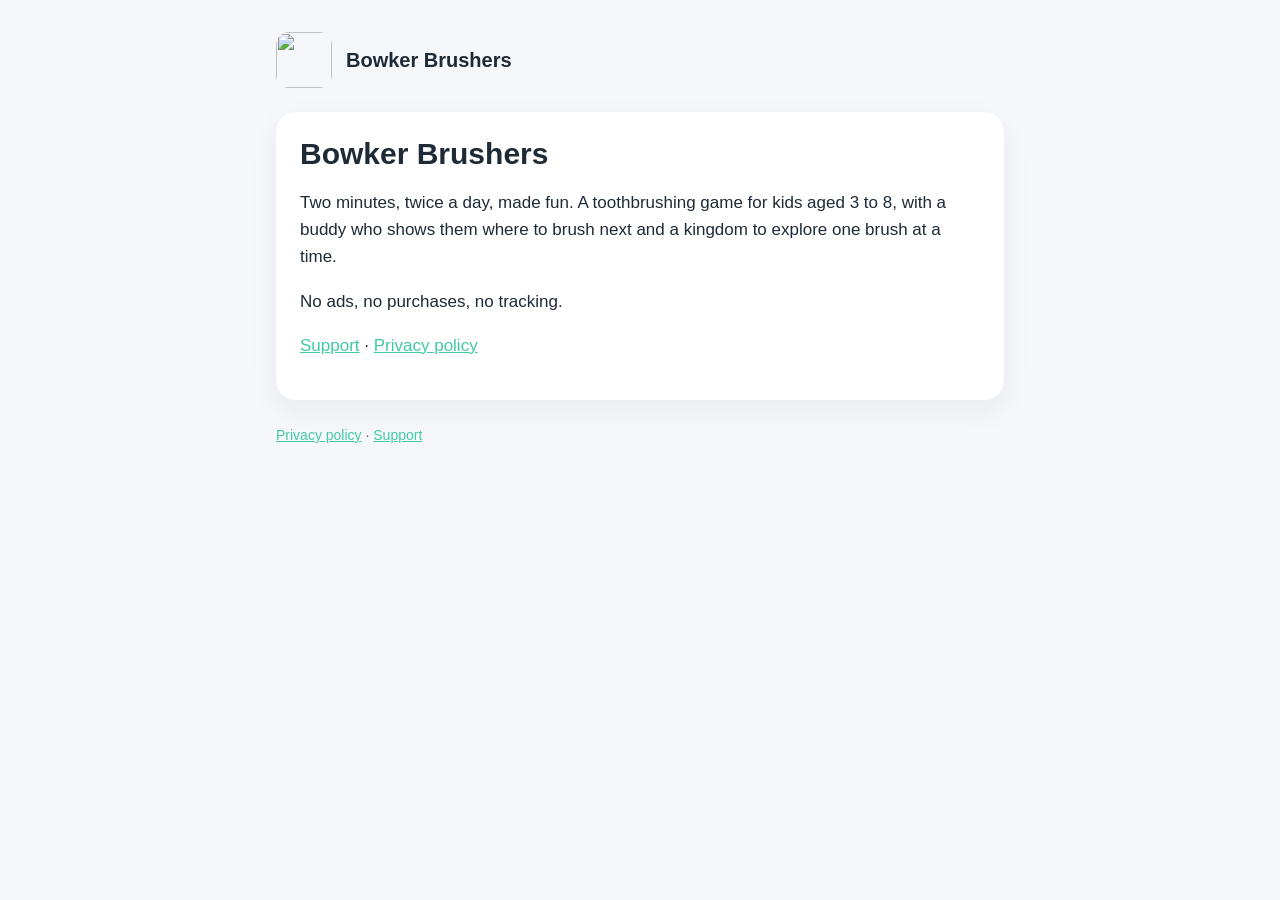
==== index.html @ a37d7e3c "Privacy policy and support pages for Bowker Brushers Co-Authored-By: Claude Opus 5.5 (1M context) <n" ====
<!doctype html>
<html lang="en">
<head>
<meta charset="utf-8">
<meta name="viewport" content="width=device-width, initial-scale=1">
<title>Bowker Brushers</title>
<link rel="icon" href="/bowker-brushers/icon.png">
<style>
:root { --mint:#40CAA4; --ink:#1F2A37; --muted:#5B6675; --paper:#F6F7FA; --card:#fff; --line:#E3E7EE; }
@media (prefers-color-scheme: dark) { :root { --ink:#E8ECF2; --muted:#A3ADBB; --paper:#12161C; --card:#1A2029; --line:#2A323E; } }
* { box-sizing:border-box; }
body { margin:0; background:var(--paper); color:var(--ink); font:17px/1.6 -apple-system, BlinkMacSystemFont, "Segoe UI", Roboto, sans-serif; }
main { max-width:760px; margin:0 auto; padding:32px 16px 64px; }
header { display:flex; align-items:center; gap:14px; margin-bottom:24px; }
header img { width:56px; height:56px; border-radius:13px; }
header a { color:inherit; text-decoration:none; font-weight:800; font-size:20px; }
.card { background:var(--card); border-radius:20px; padding:24px; box-shadow:0 10px 30px rgba(20,30,50,.06); }
h1 { font-size:30px; line-height:1.2; margin:0 0 8px; }
h2 { font-size:21px; margin:32px 0 8px; }
a { color:var(--mint); }
.table { overflow-x:auto; }
table { border-collapse:collapse; width:100%; font-size:15px; }
th, td { text-align:left; vertical-align:top; padding:10px 8px; border-bottom:1px solid var(--line); }
th { color:var(--muted); font-weight:600; }
footer { color:var(--muted); font-size:14px; margin-top:24px; }
</style>
</head>
<body><main>
<header><img src="/bowker-brushers/icon.png" alt=""><a href="/bowker-brushers/">Bowker Brushers</a></header>
<div class="card">
<h1>Bowker Brushers</h1>
<p>Two minutes, twice a day, made fun. A toothbrushing game for kids aged 3 to 8, with a buddy who shows them
where to brush next and a kingdom to explore one brush at a time.</p>
<p>No ads, no purchases, no tracking.</p>
<p><a href="/bowker-brushers/support/">Support</a> · <a href="/bowker-brushers/privacy/">Privacy policy</a></p>
</div>
<footer><a href="/bowker-brushers/privacy/">Privacy policy</a> · <a href="/bowker-brushers/support/">Support</a></footer>
</main></body></html>
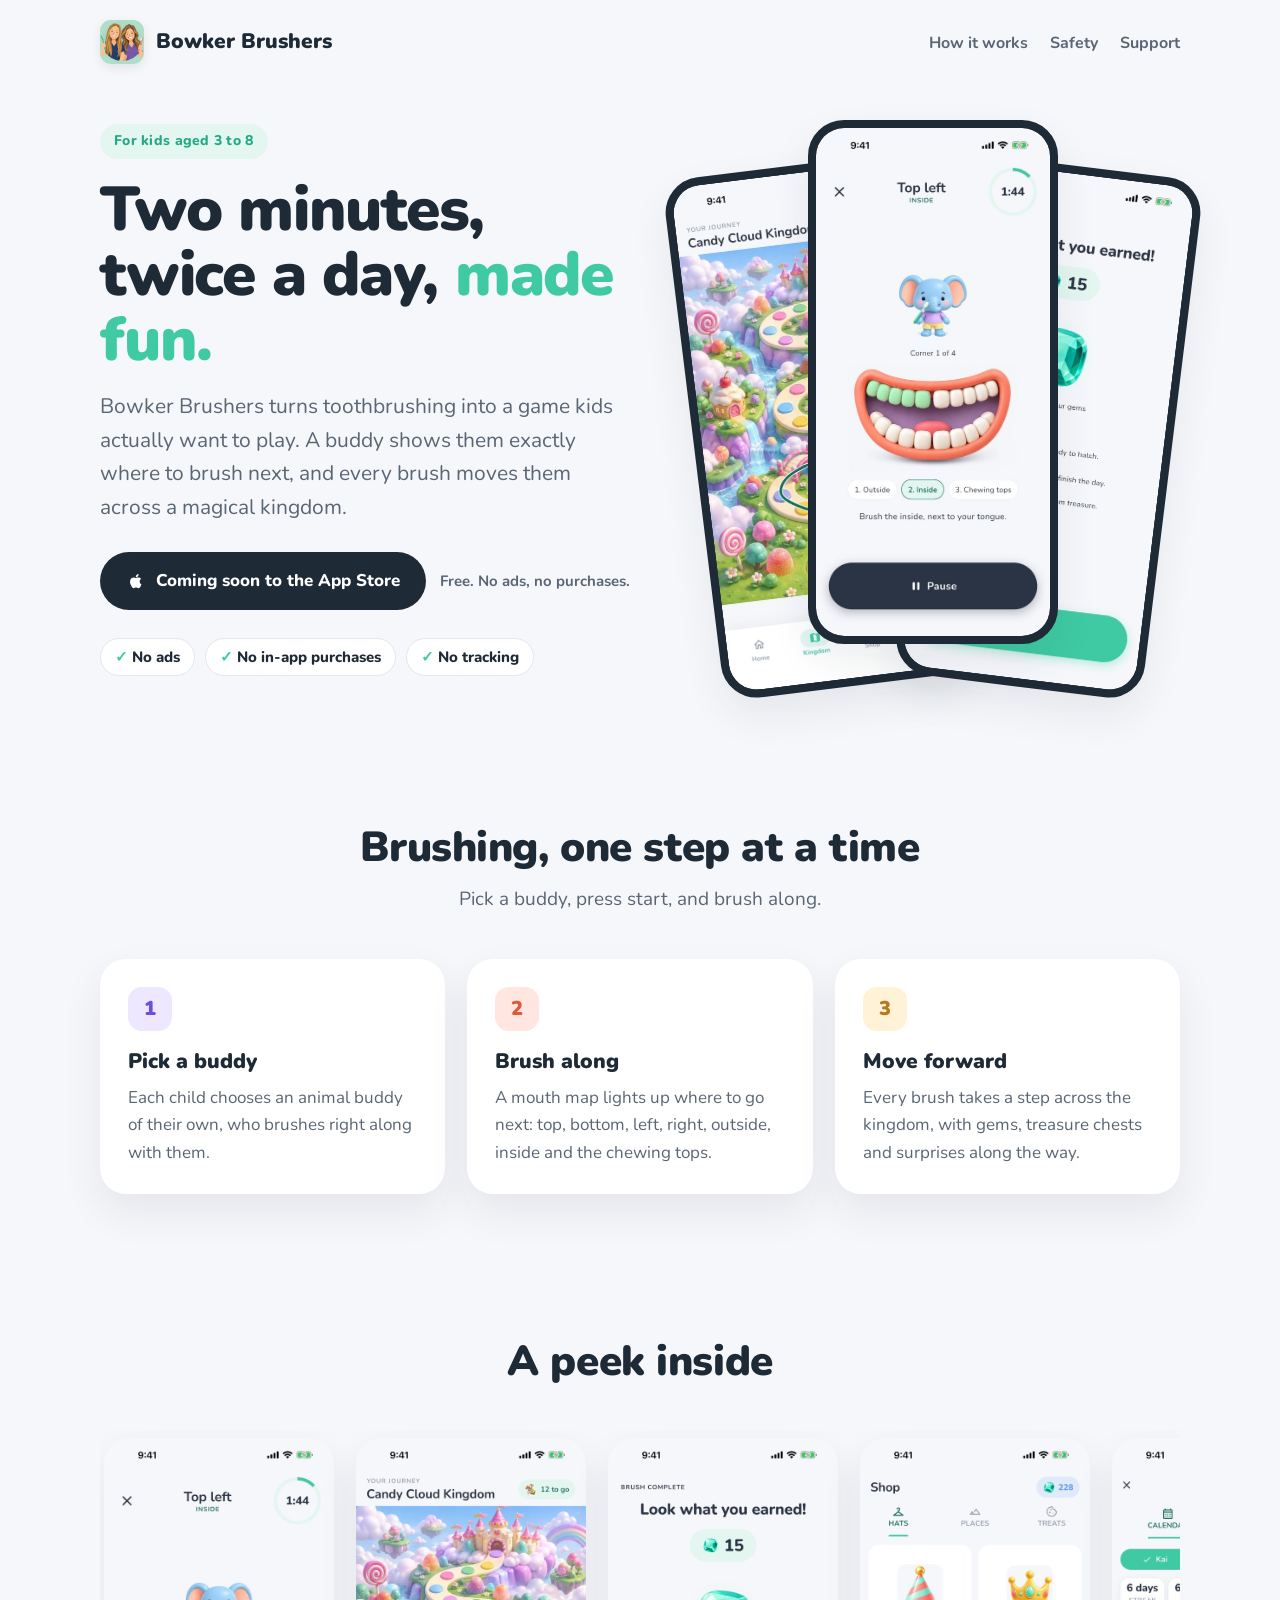
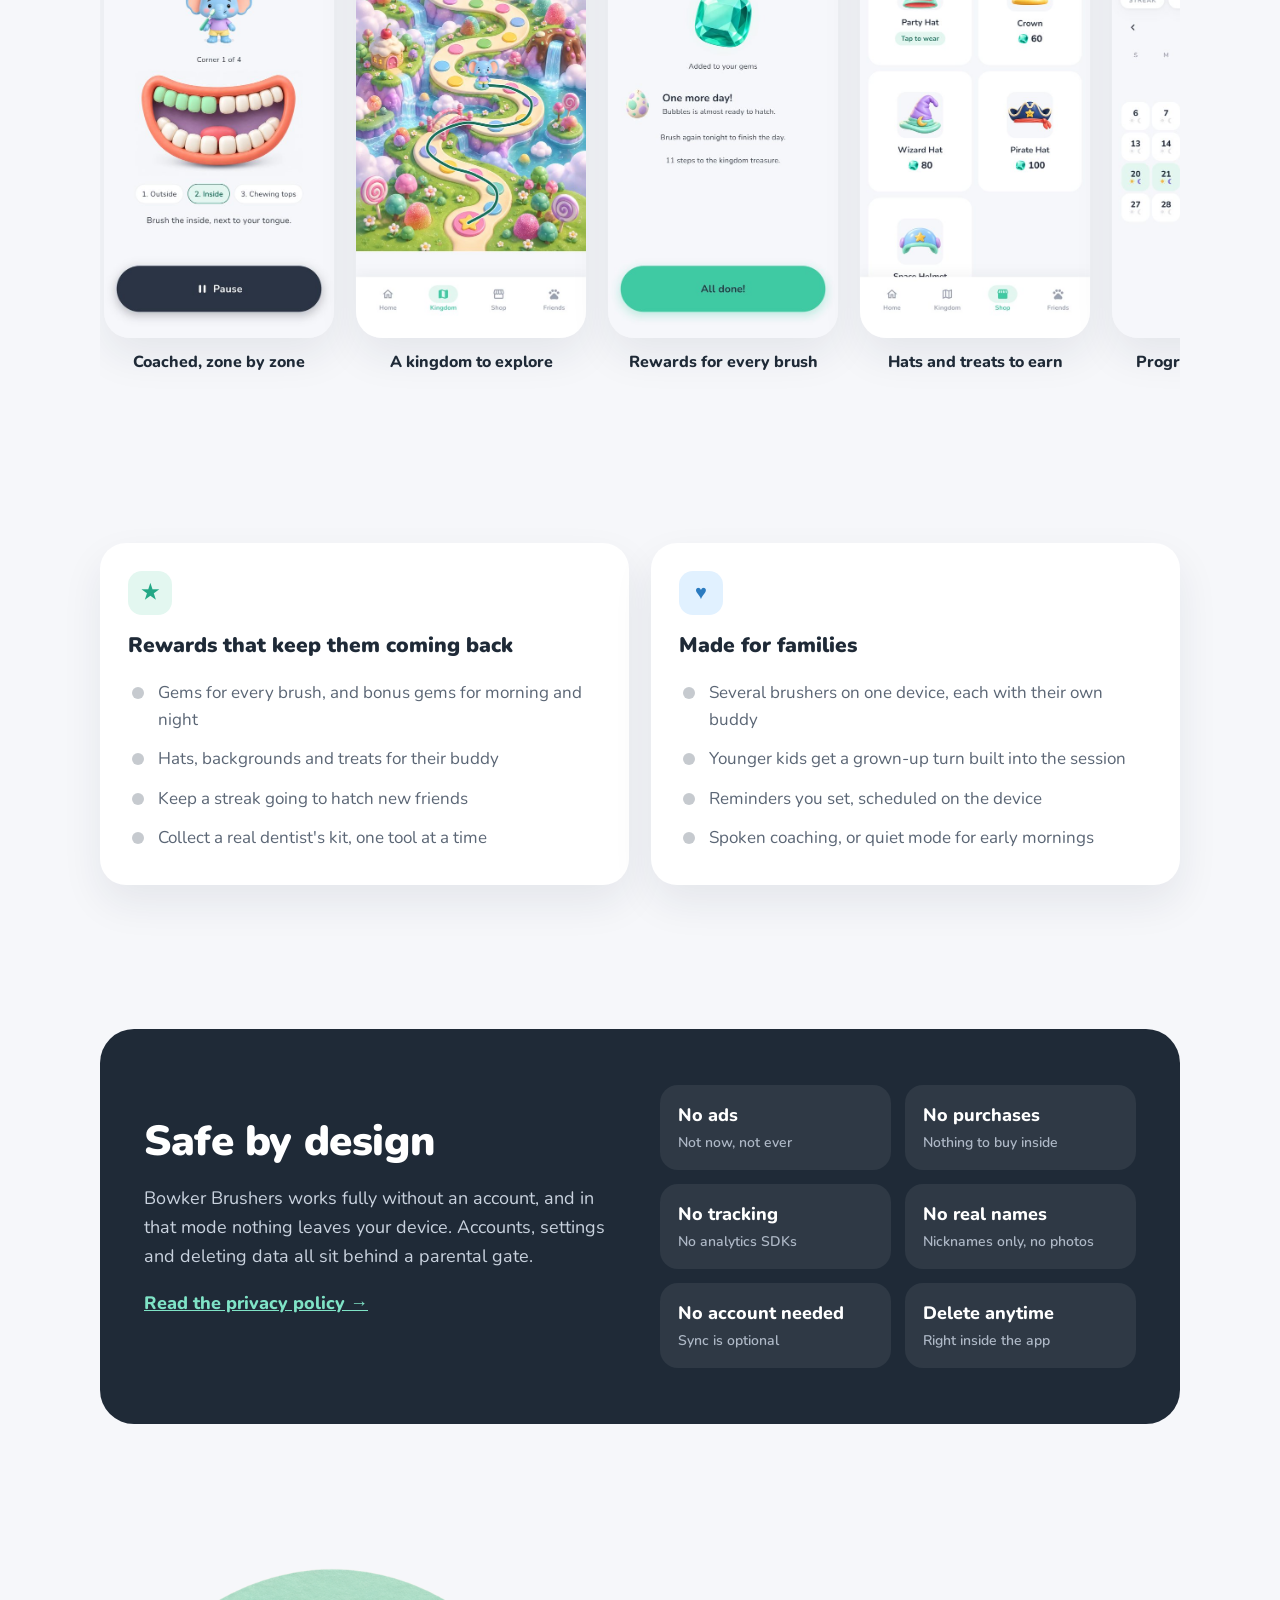
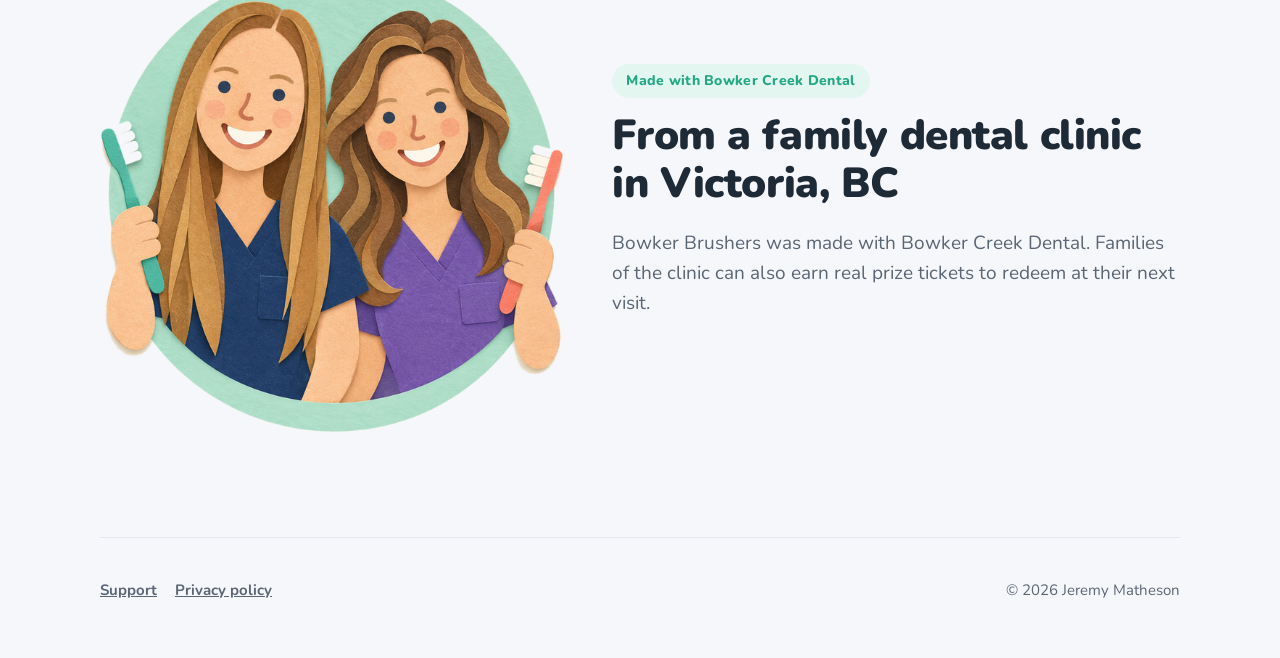
==== commit 75c05bc5: "Add the marketing landing page and switch to the new app icon Co-Authored-By: Claude Opus 5.5 (1M co" ====
--- a/index.html
+++ b/index.html
@@ -4,35 +4,231 @@
 <meta charset="utf-8">
 <meta name="viewport" content="width=device-width, initial-scale=1">
 <title>Bowker Brushers</title>
-<link rel="icon" href="/bowker-brushers/icon.png">
+<meta name="description" content="A two-minute toothbrushing game for kids aged 3 to 8. A buddy shows them where to brush, every brush moves them across a magical kingdom. No ads, no purchases, no tracking.">
+<meta property="og:title" content="Bowker Brushers: two minutes, twice a day, made fun">
+<meta property="og:description" content="A toothbrushing game for kids aged 3 to 8. No ads, no purchases, no tracking.">
+<meta property="og:image" content="https://jeremymatheson85-dev.github.io/bowker-brushers/img/jess-keely.png">
+<link rel="icon" href="img/icon.png">
+<link rel="apple-touch-icon" href="img/icon.png">
+<link rel="preconnect" href="https://fonts.googleapis.com">
+<link rel="preconnect" href="https://fonts.gstatic.com" crossorigin>
+<link href="https://fonts.googleapis.com/css2?family=Nunito:wght@500;700;800;900&display=swap" rel="stylesheet">
 <style>
-:root { --mint:#40CAA4; --ink:#1F2A37; --muted:#5B6675; --paper:#F6F7FA; --card:#fff; --line:#E3E7EE; }
-@media (prefers-color-scheme: dark) { :root { --ink:#E8ECF2; --muted:#A3ADBB; --paper:#12161C; --card:#1A2029; --line:#2A323E; } }
+:root {
+  --mint:#40CAA4; --mint-deep:#23A886; --mint-soft:#E3F7F0;
+  --ink:#1F2A37; --muted:#5B6675; --paper:#F6F7FA; --card:#fff; --line:#E3E7EE;
+  --lav:#EDE7FF; --lav-ink:#6B4FD8; --coral:#FFE6E0; --coral-ink:#E0573B;
+  --amber:#FFF2D6; --amber-ink:#B7791F; --sky:#E1F1FF; --sky-ink:#2B7BC0;
+  --shadow:0 18px 40px rgba(20,40,60,.08);
+}
 * { box-sizing:border-box; }
-body { margin:0; background:var(--paper); color:var(--ink); font:17px/1.6 -apple-system, BlinkMacSystemFont, "Segoe UI", Roboto, sans-serif; }
-main { max-width:760px; margin:0 auto; padding:32px 16px 64px; }
-header { display:flex; align-items:center; gap:14px; margin-bottom:24px; }
-header img { width:56px; height:56px; border-radius:13px; }
-header a { color:inherit; text-decoration:none; font-weight:800; font-size:20px; }
-.card { background:var(--card); border-radius:20px; padding:24px; box-shadow:0 10px 30px rgba(20,30,50,.06); }
-h1 { font-size:30px; line-height:1.2; margin:0 0 8px; }
-h2 { font-size:21px; margin:32px 0 8px; }
-a { color:var(--mint); }
-.table { overflow-x:auto; }
-table { border-collapse:collapse; width:100%; font-size:15px; }
-th, td { text-align:left; vertical-align:top; padding:10px 8px; border-bottom:1px solid var(--line); }
-th { color:var(--muted); font-weight:600; }
-footer { color:var(--muted); font-size:14px; margin-top:24px; }
+html { scroll-behavior:smooth; }
+html, body { overflow-x:clip; }
+body { margin:0; background:var(--paper); color:var(--ink); font:18px/1.6 Nunito, -apple-system, BlinkMacSystemFont, "Segoe UI", sans-serif; }
+img { max-width:100%; display:block; }
+a { color:var(--mint-deep); }
+.wrap { max-width:1120px; margin:0 auto; padding:0 20px; }
+
+nav { display:flex; align-items:center; justify-content:space-between; padding:20px 0; }
+.brand { display:flex; align-items:center; gap:12px; font-weight:900; font-size:21px; color:var(--ink); text-decoration:none; }
+.brand img { width:44px; height:44px; border-radius:11px; box-shadow:0 4px 12px rgba(0,0,0,.08); }
+nav .links a { color:var(--muted); text-decoration:none; font-weight:700; margin-left:22px; font-size:16px; }
+
+.hero { display:grid; grid-template-columns:1.05fr .95fr; gap:40px; align-items:center; padding:36px 0 72px; }
+.pill { display:inline-block; background:var(--mint-soft); color:var(--mint-deep); font-weight:800; font-size:14px; padding:6px 14px; border-radius:999px; letter-spacing:.02em; }
+h1 { font-size:clamp(38px, 6vw, 62px); line-height:1.05; margin:18px 0 18px; font-weight:900; letter-spacing:-.02em; }
+h1 span { color:var(--mint); }
+.lede { font-size:21px; color:var(--muted); max-width:520px; margin:0 0 28px; }
+.cta { display:flex; flex-wrap:wrap; gap:14px; align-items:center; }
+.btn { display:inline-flex; align-items:center; gap:10px; background:var(--ink); color:#fff; text-decoration:none; font-weight:800; padding:15px 26px; border-radius:999px; font-size:17px; }
+.btn svg { width:20px; height:20px; fill:#fff; }
+.btn.soon { cursor:default; }
+.note { color:var(--muted); font-size:15px; font-weight:700; }
+.trust { display:flex; flex-wrap:wrap; gap:10px; margin-top:28px; }
+.trust span { background:var(--card); border:1px solid var(--line); border-radius:999px; padding:6px 14px; font-size:15px; font-weight:800; }
+.trust span::before { content:"✓ "; color:var(--mint); }
+
+.phones { position:relative; display:flex; justify-content:center; height:560px; }
+.phone { position:absolute; width:250px; border-radius:36px; border:8px solid #1F2A37; background:#1F2A37; box-shadow:var(--shadow); overflow:hidden; }
+.phone img { border-radius:28px; }
+.phone.a { transform:rotate(-7deg) translate(-120px, 30px); z-index:1; }
+.phone.b { z-index:2; }
+.phone.c { transform:rotate(7deg) translate(120px, 30px); z-index:1; }
+
+section { padding:72px 0; }
+.section-head { text-align:center; max-width:640px; margin:0 auto 44px; }
+h2 { font-size:clamp(30px, 4vw, 42px); line-height:1.15; margin:0 0 12px; font-weight:900; letter-spacing:-.01em; }
+.section-head p { color:var(--muted); margin:0; font-size:19px; }
+
+.steps { display:grid; grid-template-columns:repeat(3, 1fr); gap:22px; }
+.card { background:var(--card); border-radius:26px; padding:28px; box-shadow:var(--shadow); }
+.num { width:44px; height:44px; border-radius:14px; display:grid; place-items:center; font-weight:900; font-size:20px; margin-bottom:14px; }
+.card h3 { margin:0 0 6px; font-size:21px; font-weight:900; }
+.card p { margin:0; color:var(--muted); font-size:17px; }
+.t-lav { background:var(--lav); color:var(--lav-ink); }
+.t-coral { background:var(--coral); color:var(--coral-ink); }
+.t-amber { background:var(--amber); color:var(--amber-ink); }
+.t-sky { background:var(--sky); color:var(--sky-ink); }
+.t-mint { background:var(--mint-soft); color:var(--mint-deep); }
+
+.gallery { display:flex; gap:22px; overflow-x:auto; padding:8px 4px 24px; scroll-snap-type:x mandatory; }
+.gallery figure { margin:0; flex:0 0 230px; scroll-snap-align:center; text-align:center; }
+.gallery img { border-radius:26px; box-shadow:var(--shadow); }
+.gallery figcaption { margin-top:12px; font-weight:800; font-size:16px; }
+
+.features { display:grid; grid-template-columns:repeat(2, 1fr); gap:22px; }
+.features ul { margin:10px 0 0; padding:0; list-style:none; }
+.features li { padding:6px 0 6px 30px; position:relative; color:var(--muted); font-size:17px; }
+.features li::before { content:""; position:absolute; left:4px; top:14px; width:12px; height:12px; border-radius:50%; background:currentColor; opacity:.35; }
+
+.safe { background:var(--ink); color:#fff; border-radius:34px; padding:56px 44px; display:grid; grid-template-columns:1fr 1fr; gap:40px; align-items:center; }
+.safe h2 { color:#fff; }
+.safe p { color:#C9D2DE; }
+.safe .grid { display:grid; grid-template-columns:1fr 1fr; gap:14px; }
+.safe .grid div { background:rgba(255,255,255,.07); border-radius:18px; padding:16px 18px; font-weight:800; }
+.safe .grid div small { display:block; color:#AEB8C6; font-weight:600; font-size:14px; margin-top:2px; }
+
+.clinic { display:grid; grid-template-columns:.9fr 1.1fr; gap:48px; align-items:center; }
+.clinic p { color:var(--muted); font-size:19px; }
+
+footer { padding:40px 0 56px; color:var(--muted); font-size:15px; display:flex; flex-wrap:wrap; gap:18px; justify-content:space-between; border-top:1px solid var(--line); margin-top:32px; }
+footer a { color:var(--muted); font-weight:700; margin-right:18px; }
+
+@media (max-width: 880px) {
+  .hero, .safe, .clinic { grid-template-columns:1fr; }
+  .phones { height:470px; margin-top:12px; }
+  .phone { width:205px; }
+  .phone.a { transform:rotate(-7deg) translate(-90px, 30px); }
+  .phone.c { transform:rotate(7deg) translate(90px, 30px); }
+  .steps, .features { grid-template-columns:1fr; }
+  .safe { padding:40px 24px; }
+  nav .links { display:none; }
+}
+@media (max-width: 480px) {
+  .phones { height:400px; }
+  .phone { width:170px; border-width:6px; border-radius:28px; }
+  .phone.a { transform:rotate(-7deg) translate(-70px, 26px); }
+  .phone.c { transform:rotate(7deg) translate(70px, 26px); }
+  .safe .grid { grid-template-columns:1fr; }
+}
 </style>
 </head>
-<body><main>
-<header><img src="/bowker-brushers/icon.png" alt=""><a href="/bowker-brushers/">Bowker Brushers</a></header>
-<div class="card">
-<h1>Bowker Brushers</h1>
-<p>Two minutes, twice a day, made fun. A toothbrushing game for kids aged 3 to 8, with a buddy who shows them
-where to brush next and a kingdom to explore one brush at a time.</p>
-<p>No ads, no purchases, no tracking.</p>
-<p><a href="/bowker-brushers/support/">Support</a> · <a href="/bowker-brushers/privacy/">Privacy policy</a></p>
+<body>
+<div class="wrap">
+  <nav>
+    <a class="brand" href="./"><img src="img/icon.png" alt="">Bowker Brushers</a>
+    <div class="links"><a href="#how">How it works</a><a href="#safe">Safety</a><a href="support/">Support</a></div>
+  </nav>
+
+  <header class="hero">
+    <div>
+      <span class="pill">For kids aged 3 to 8</span>
+      <h1>Two minutes, twice a day, <span>made fun.</span></h1>
+      <p class="lede">Bowker Brushers turns toothbrushing into a game kids actually want to play. A buddy shows them exactly where to brush next, and every brush moves them across a magical kingdom.</p>
+      <div class="cta">
+        <span class="btn soon" aria-disabled="true"><svg viewBox="0 0 24 24" aria-hidden="true"><path d="M16.37 12.6c-.02-2.14 1.75-3.17 1.83-3.22-1-1.45-2.55-1.65-3.1-1.68-1.32-.13-2.58.78-3.25.78-.67 0-1.7-.76-2.8-.74-1.44.02-2.77.84-3.51 2.13-1.5 2.6-.38 6.44 1.07 8.55.71 1.03 1.56 2.19 2.67 2.15 1.07-.04 1.48-.69 2.77-.69 1.3 0 1.66.69 2.8.67 1.15-.02 1.88-1.05 2.59-2.09.81-1.2 1.15-2.36 1.17-2.42-.03-.01-2.24-.86-2.24-3.44zM14.25 6.3c.59-.72.99-1.71.88-2.7-.85.03-1.88.57-2.49 1.28-.55.63-1.03 1.64-.9 2.61.95.07 1.92-.48 2.51-1.19z"/></svg>Coming soon to the App Store</span>
+        <span class="note">Free. No ads, no purchases.</span>
+      </div>
+      <div class="trust"><span>No ads</span><span>No in-app purchases</span><span>No tracking</span></div>
+    </div>
+    <div class="phones" aria-hidden="true">
+      <div class="phone a"><img src="img/02-kingdom.jpg" alt=""></div>
+      <div class="phone b"><img src="img/01-brushing.jpg" alt=""></div>
+      <div class="phone c"><img src="img/03-celebration.jpg" alt=""></div>
+    </div>
+  </header>
 </div>
-<footer><a href="/bowker-brushers/privacy/">Privacy policy</a> · <a href="/bowker-brushers/support/">Support</a></footer>
-</main></body></html>
+
+<section id="how">
+  <div class="wrap">
+    <div class="section-head">
+      <h2>Brushing, one step at a time</h2>
+      <p>Pick a buddy, press start, and brush along.</p>
+    </div>
+    <div class="steps">
+      <div class="card"><div class="num t-lav">1</div><h3>Pick a buddy</h3><p>Each child chooses an animal buddy of their own, who brushes right along with them.</p></div>
+      <div class="card"><div class="num t-coral">2</div><h3>Brush along</h3><p>A mouth map lights up where to go next: top, bottom, left, right, outside, inside and the chewing tops.</p></div>
+      <div class="card"><div class="num t-amber">3</div><h3>Move forward</h3><p>Every brush takes a step across the kingdom, with gems, treasure chests and surprises along the way.</p></div>
+    </div>
+  </div>
+</section>
+
+<section>
+  <div class="wrap">
+    <div class="section-head">
+      <h2>A peek inside</h2>
+    </div>
+    <div class="gallery">
+      <figure><img src="img/01-brushing.jpg" alt="A brushing session: an elephant buddy above a mouth map showing the top-left inside zone, with 1:44 left" loading="lazy"><figcaption>Coached, zone by zone</figcaption></figure>
+      <figure><img src="img/02-kingdom.jpg" alt="The Candy Cloud Kingdom map with the buddy partway along the path" loading="lazy"><figcaption>A kingdom to explore</figcaption></figure>
+      <figure><img src="img/03-celebration.jpg" alt="The celebration screen after a brush, showing gems earned" loading="lazy"><figcaption>Rewards for every brush</figcaption></figure>
+      <figure><img src="img/04-shop.jpg" alt="The hat shop, with a party hat, crown, wizard hat, pirate hat and space helmet" loading="lazy"><figcaption>Hats and treats to earn</figcaption></figure>
+      <figure><img src="img/05-parent-area.jpg" alt="The parent area calendar showing a week of morning and night brushes" loading="lazy"><figcaption>Progress for grown-ups</figcaption></figure>
+    </div>
+  </div>
+</section>
+
+<section>
+  <div class="wrap features">
+    <div class="card">
+      <div class="num t-mint">★</div>
+      <h3>Rewards that keep them coming back</h3>
+      <ul style="color:var(--mint-deep)">
+        <li>Gems for every brush, and bonus gems for morning and night</li>
+        <li>Hats, backgrounds and treats for their buddy</li>
+        <li>Keep a streak going to hatch new friends</li>
+        <li>Collect a real dentist's kit, one tool at a time</li>
+      </ul>
+    </div>
+    <div class="card">
+      <div class="num t-sky">♥</div>
+      <h3>Made for families</h3>
+      <ul style="color:var(--sky-ink)">
+        <li>Several brushers on one device, each with their own buddy</li>
+        <li>Younger kids get a grown-up turn built into the session</li>
+        <li>Reminders you set, scheduled on the device</li>
+        <li>Spoken coaching, or quiet mode for early mornings</li>
+      </ul>
+    </div>
+  </div>
+</section>
+
+<section id="safe">
+  <div class="wrap">
+    <div class="safe">
+      <div>
+        <h2>Safe by design</h2>
+        <p>Bowker Brushers works fully without an account, and in that mode nothing leaves your device. Accounts, settings and deleting data all sit behind a parental gate.</p>
+        <p><a href="privacy/" style="color:#7FE3C6;font-weight:800">Read the privacy policy →</a></p>
+      </div>
+      <div class="grid">
+        <div>No ads<small>Not now, not ever</small></div>
+        <div>No purchases<small>Nothing to buy inside</small></div>
+        <div>No tracking<small>No analytics SDKs</small></div>
+        <div>No real names<small>Nicknames only, no photos</small></div>
+        <div>No account needed<small>Sync is optional</small></div>
+        <div>Delete anytime<small>Right inside the app</small></div>
+      </div>
+    </div>
+  </div>
+</section>
+
+<section>
+  <div class="wrap clinic">
+    <img src="img/jess-keely.png" alt="Paper-cut illustration of two smiling dentists in scrubs, each holding a toothbrush" loading="lazy">
+    <div>
+      <span class="pill">Made with Bowker Creek Dental</span>
+      <h2 style="margin-top:14px">From a family dental clinic in Victoria, BC</h2>
+      <p>Bowker Brushers was made with Bowker Creek Dental. Families of the clinic can also earn real prize tickets to redeem at their next visit.</p>
+    </div>
+  </div>
+</section>
+
+<div class="wrap">
+  <footer>
+    <div><a href="support/">Support</a><a href="privacy/">Privacy policy</a></div>
+    <div>© 2026 Jeremy Matheson</div>
+  </footer>
+</div>
+</body>
+</html>
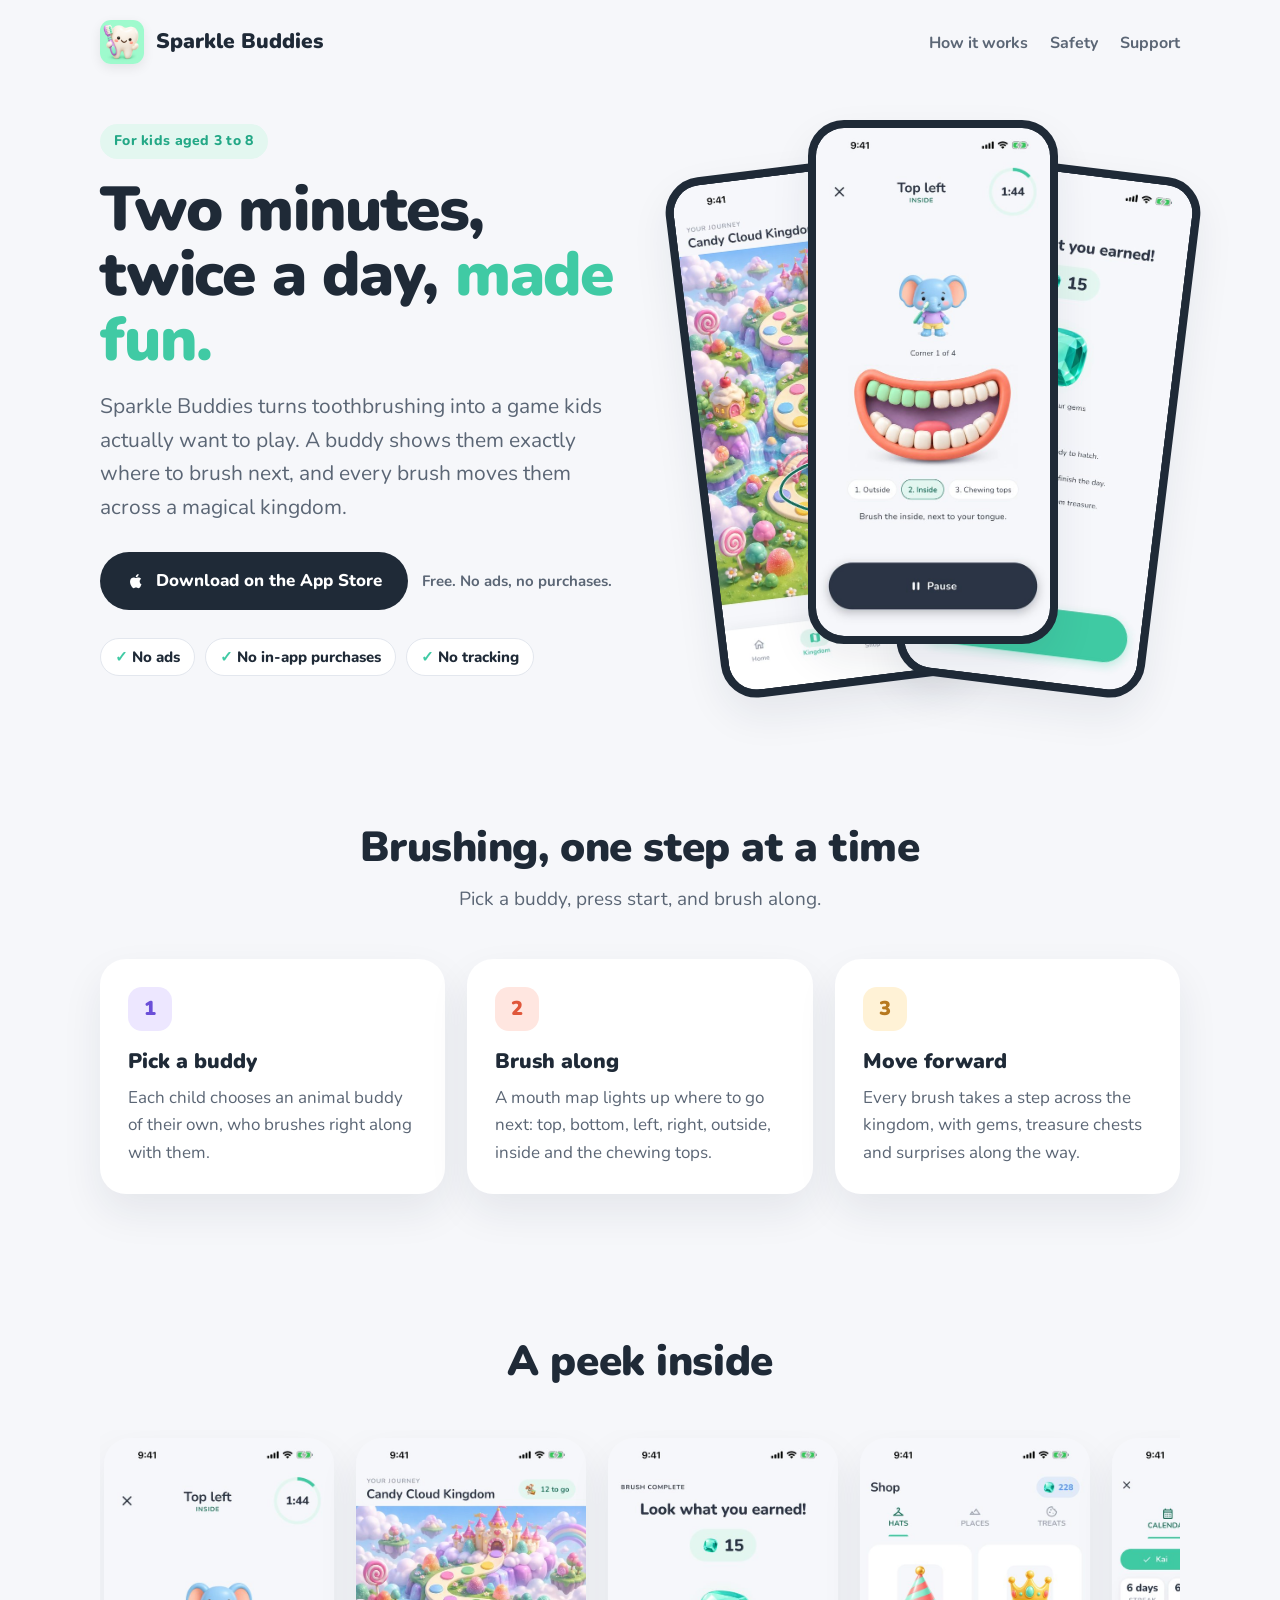
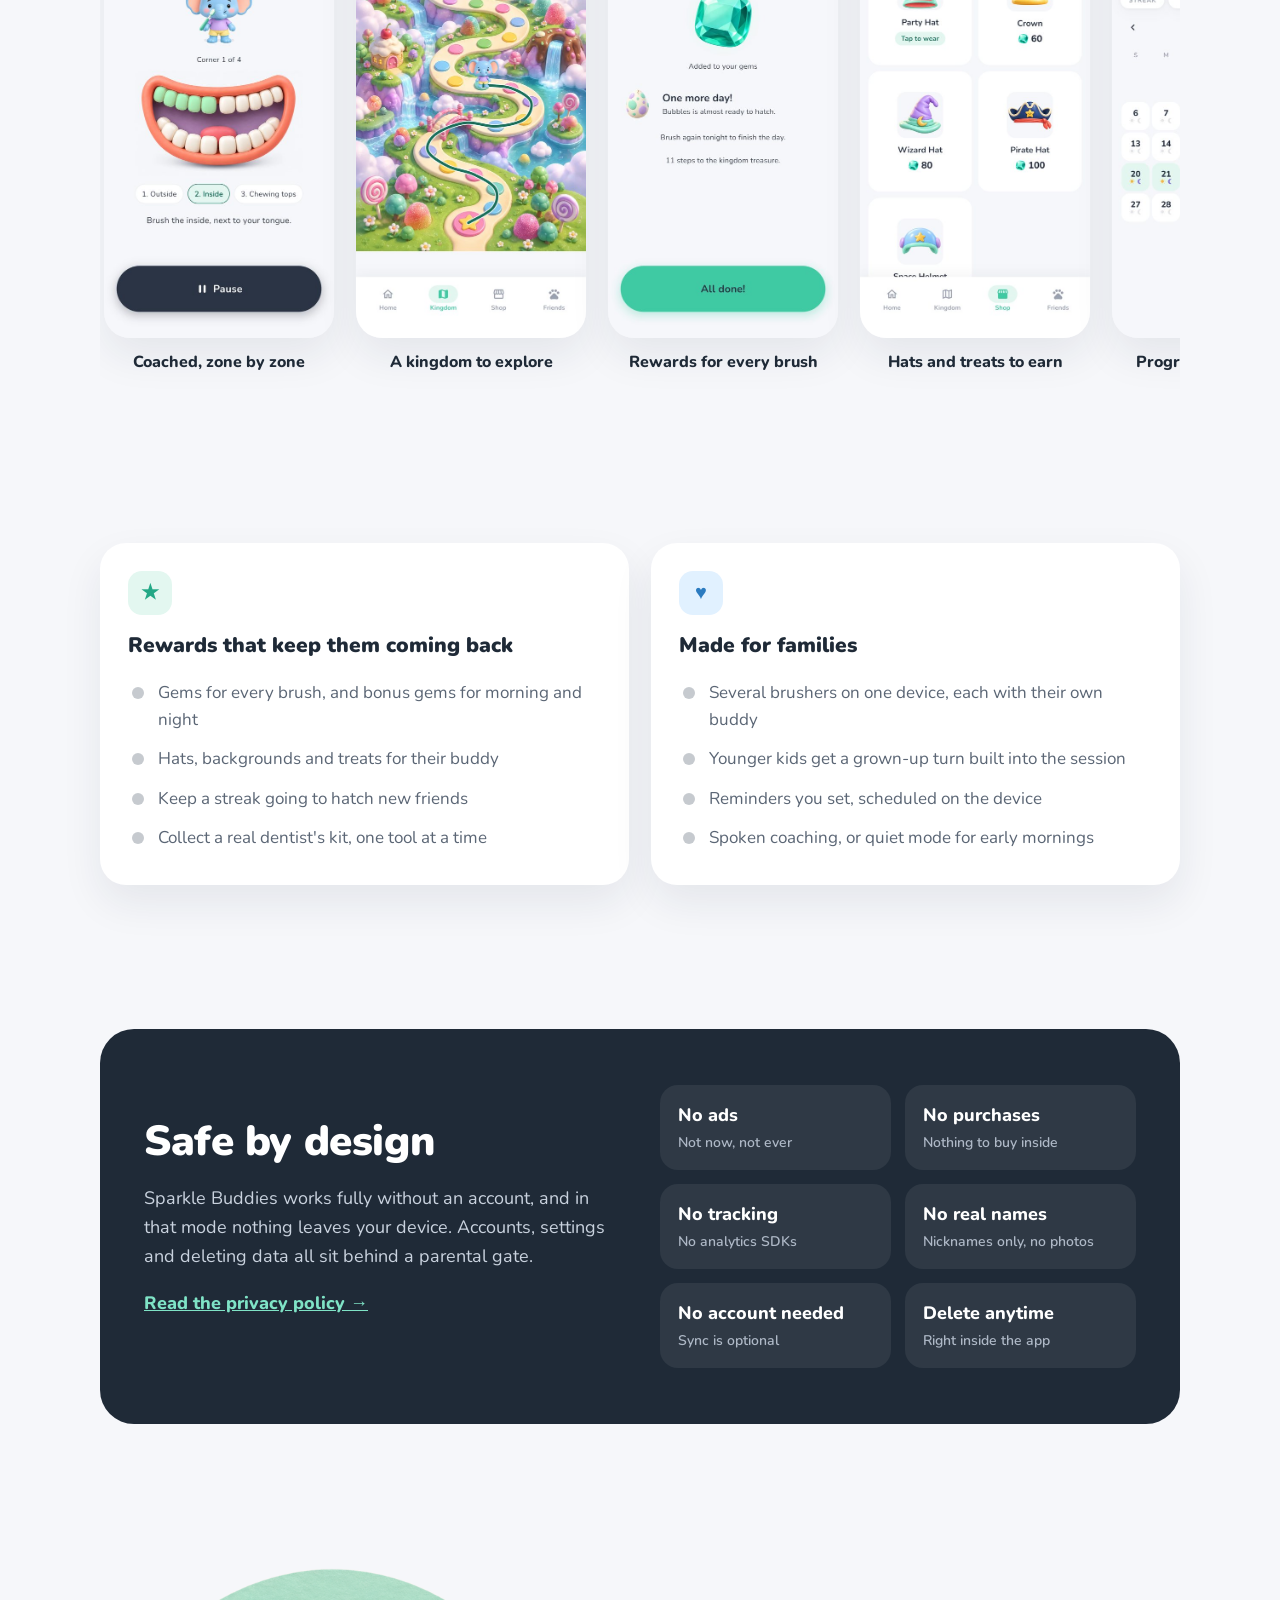
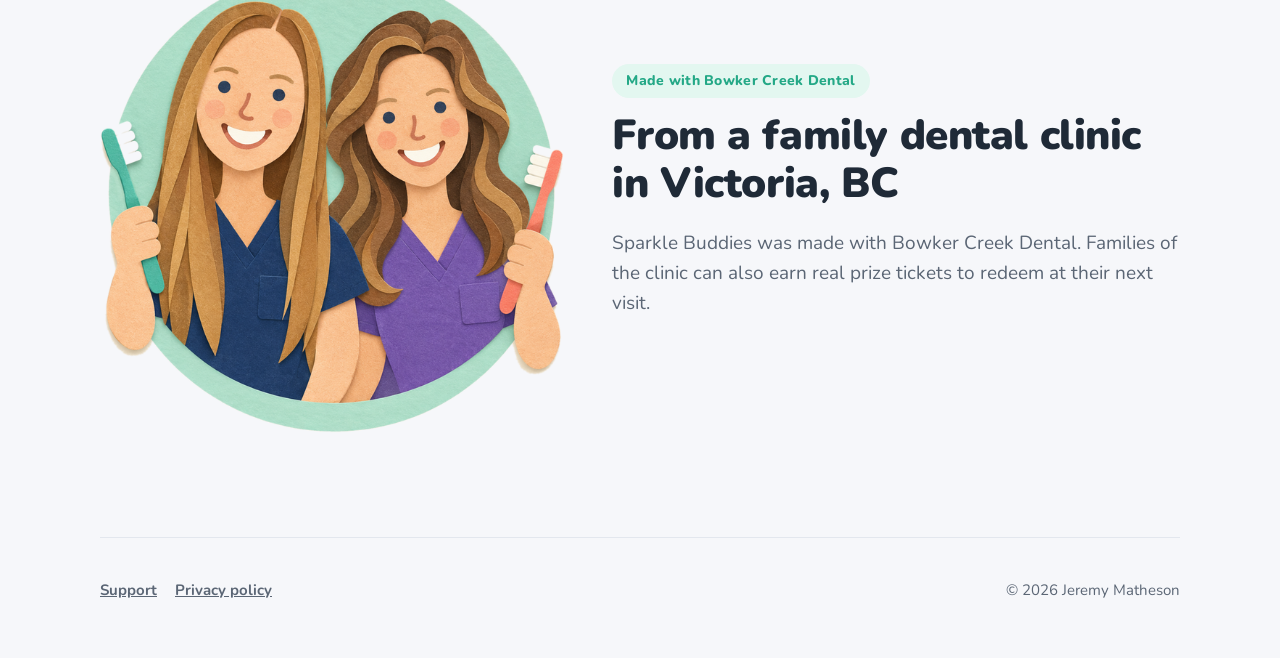
==== commit a6af561e: "Rename to Sparkle Buddies and link the live App Store listing Co-Authored-By: Claude Fable 5.1 <nore" ====
--- a/index.html
+++ b/index.html
@@ -3,9 +3,9 @@
 <head>
 <meta charset="utf-8">
 <meta name="viewport" content="width=device-width, initial-scale=1">
-<title>Bowker Brushers</title>
+<title>Sparkle Buddies</title>
 <meta name="description" content="A two-minute toothbrushing game for kids aged 3 to 8. A buddy shows them where to brush, every brush moves them across a magical kingdom. No ads, no purchases, no tracking.">
-<meta property="og:title" content="Bowker Brushers: two minutes, twice a day, made fun">
+<meta property="og:title" content="Sparkle Buddies: two minutes, twice a day, made fun">
 <meta property="og:description" content="A toothbrushing game for kids aged 3 to 8. No ads, no purchases, no tracking.">
 <meta property="og:image" content="https://jeremymatheson85-dev.github.io/bowker-brushers/img/jess-keely.png">
 <link rel="icon" href="img/icon.png">
@@ -116,7 +116,7 @@
 <body>
 <div class="wrap">
   <nav>
-    <a class="brand" href="./"><img src="img/icon.png" alt="">Bowker Brushers</a>
+    <a class="brand" href="./"><img src="img/icon.png" alt="">Sparkle Buddies</a>
     <div class="links"><a href="#how">How it works</a><a href="#safe">Safety</a><a href="support/">Support</a></div>
   </nav>
 
@@ -124,9 +124,9 @@
     <div>
       <span class="pill">For kids aged 3 to 8</span>
       <h1>Two minutes, twice a day, <span>made fun.</span></h1>
-      <p class="lede">Bowker Brushers turns toothbrushing into a game kids actually want to play. A buddy shows them exactly where to brush next, and every brush moves them across a magical kingdom.</p>
+      <p class="lede">Sparkle Buddies turns toothbrushing into a game kids actually want to play. A buddy shows them exactly where to brush next, and every brush moves them across a magical kingdom.</p>
       <div class="cta">
-        <span class="btn soon" aria-disabled="true"><svg viewBox="0 0 24 24" aria-hidden="true"><path d="M16.37 12.6c-.02-2.14 1.75-3.17 1.83-3.22-1-1.45-2.55-1.65-3.1-1.68-1.32-.13-2.58.78-3.25.78-.67 0-1.7-.76-2.8-.74-1.44.02-2.77.84-3.51 2.13-1.5 2.6-.38 6.44 1.07 8.55.71 1.03 1.56 2.19 2.67 2.15 1.07-.04 1.48-.69 2.77-.69 1.3 0 1.66.69 2.8.67 1.15-.02 1.88-1.05 2.59-2.09.81-1.2 1.15-2.36 1.17-2.42-.03-.01-2.24-.86-2.24-3.44zM14.25 6.3c.59-.72.99-1.71.88-2.7-.85.03-1.88.57-2.49 1.28-.55.63-1.03 1.64-.9 2.61.95.07 1.92-.48 2.51-1.19z"/></svg>Coming soon to the App Store</span>
+        <a class="btn" href="https://apps.apple.com/ca/app/id6810033480"><svg viewBox="0 0 24 24" aria-hidden="true"><path d="M16.37 12.6c-.02-2.14 1.75-3.17 1.83-3.22-1-1.45-2.55-1.65-3.1-1.68-1.32-.13-2.58.78-3.25.78-.67 0-1.7-.76-2.8-.74-1.44.02-2.77.84-3.51 2.13-1.5 2.6-.38 6.44 1.07 8.55.71 1.03 1.56 2.19 2.67 2.15 1.07-.04 1.48-.69 2.77-.69 1.3 0 1.66.69 2.8.67 1.15-.02 1.88-1.05 2.59-2.09.81-1.2 1.15-2.36 1.17-2.42-.03-.01-2.24-.86-2.24-3.44zM14.25 6.3c.59-.72.99-1.71.88-2.7-.85.03-1.88.57-2.49 1.28-.55.63-1.03 1.64-.9 2.61.95.07 1.92-.48 2.51-1.19z"/></svg>Download on the App Store</a>
         <span class="note">Free. No ads, no purchases.</span>
       </div>
       <div class="trust"><span>No ads</span><span>No in-app purchases</span><span>No tracking</span></div>
@@ -198,7 +198,7 @@
     <div class="safe">
       <div>
         <h2>Safe by design</h2>
-        <p>Bowker Brushers works fully without an account, and in that mode nothing leaves your device. Accounts, settings and deleting data all sit behind a parental gate.</p>
+        <p>Sparkle Buddies works fully without an account, and in that mode nothing leaves your device. Accounts, settings and deleting data all sit behind a parental gate.</p>
         <p><a href="privacy/" style="color:#7FE3C6;font-weight:800">Read the privacy policy →</a></p>
       </div>
       <div class="grid">
@@ -219,7 +219,7 @@
     <div>
       <span class="pill">Made with Bowker Creek Dental</span>
       <h2 style="margin-top:14px">From a family dental clinic in Victoria, BC</h2>
-      <p>Bowker Brushers was made with Bowker Creek Dental. Families of the clinic can also earn real prize tickets to redeem at their next visit.</p>
+      <p>Sparkle Buddies was made with Bowker Creek Dental. Families of the clinic can also earn real prize tickets to redeem at their next visit.</p>
     </div>
   </div>
 </section>
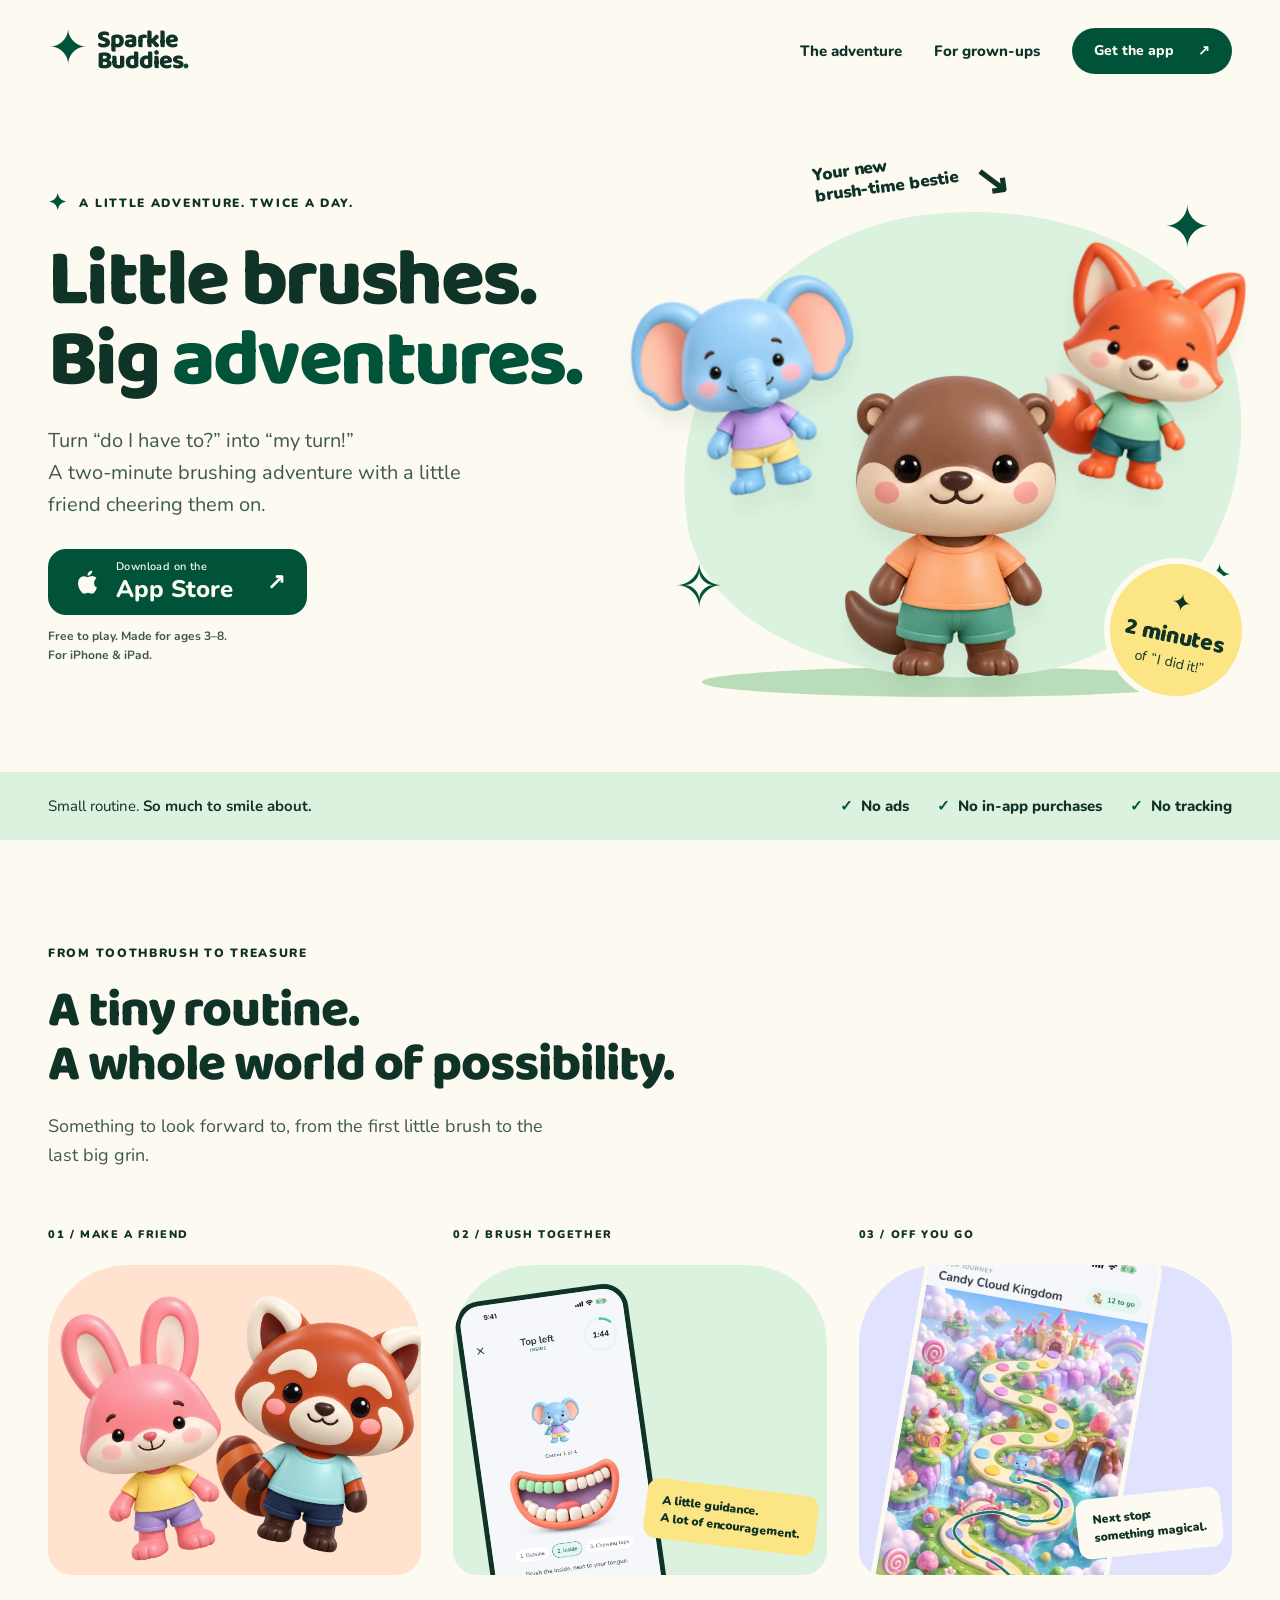
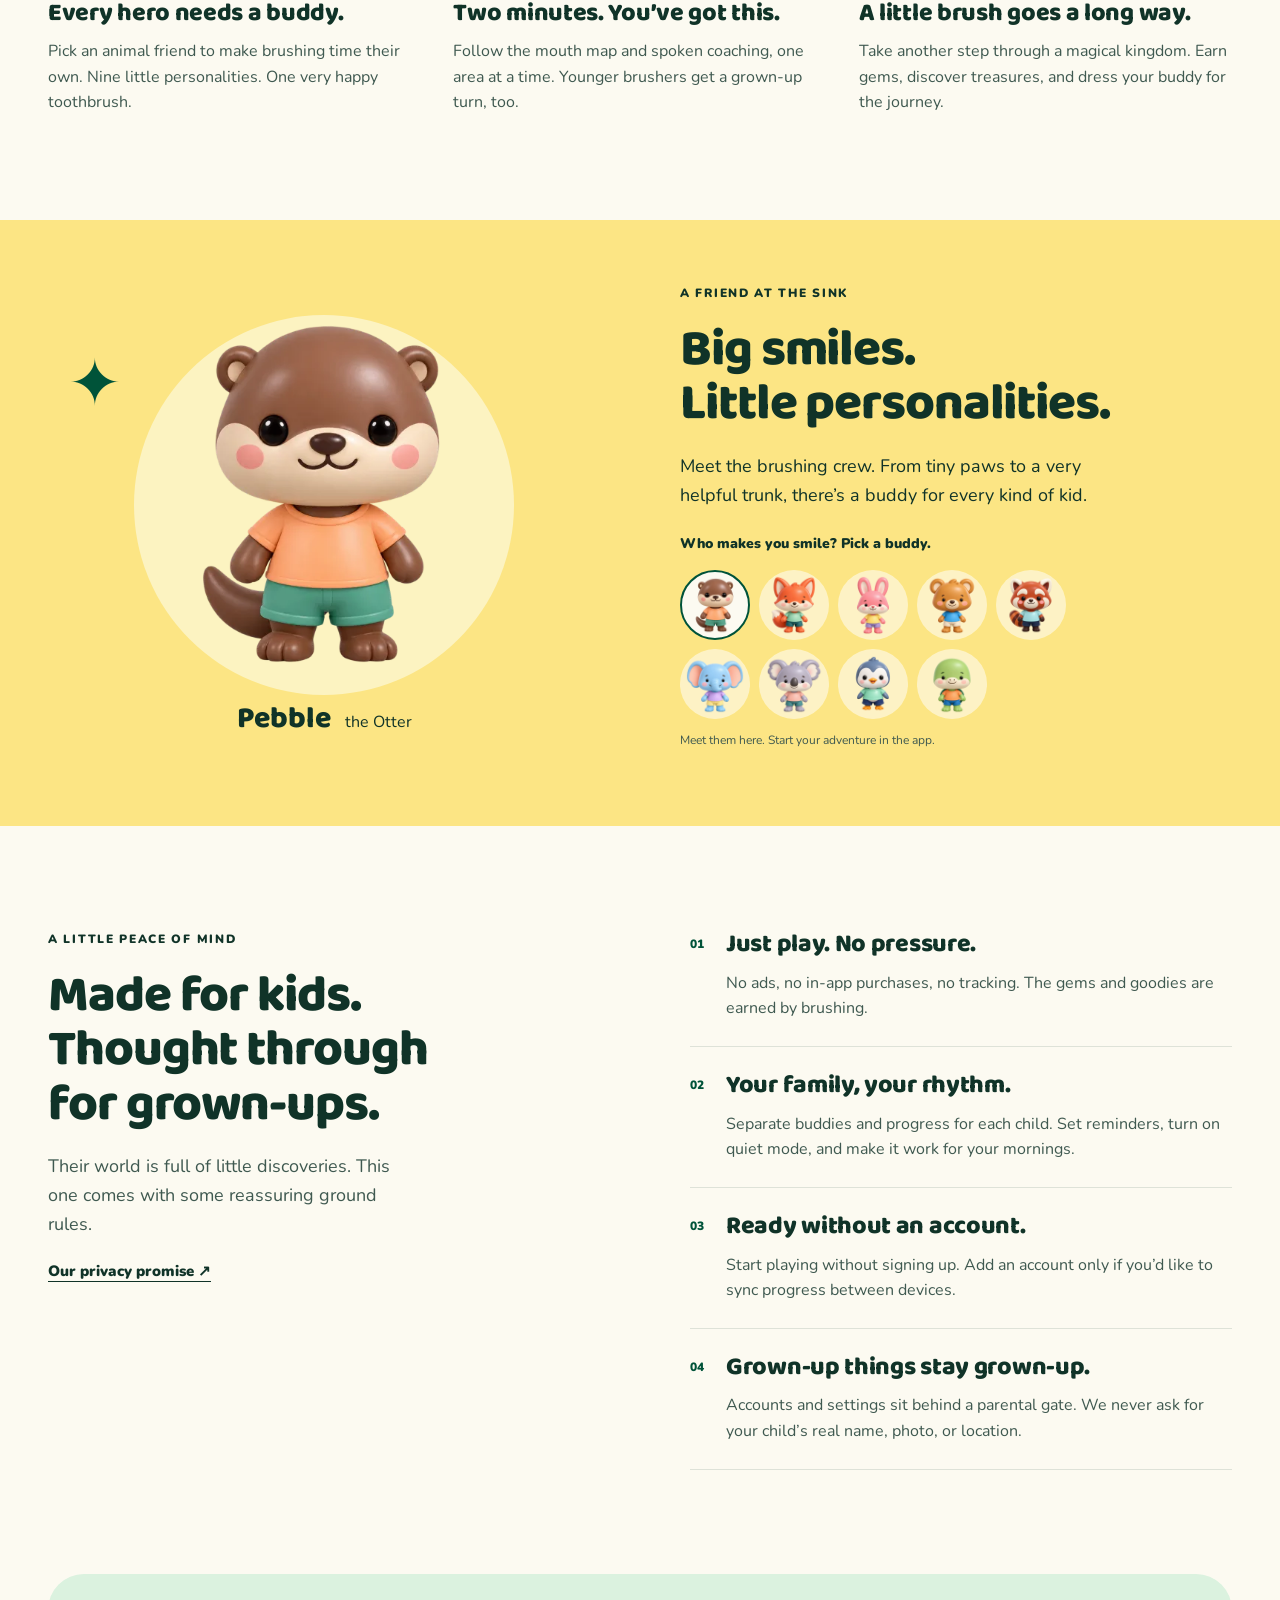
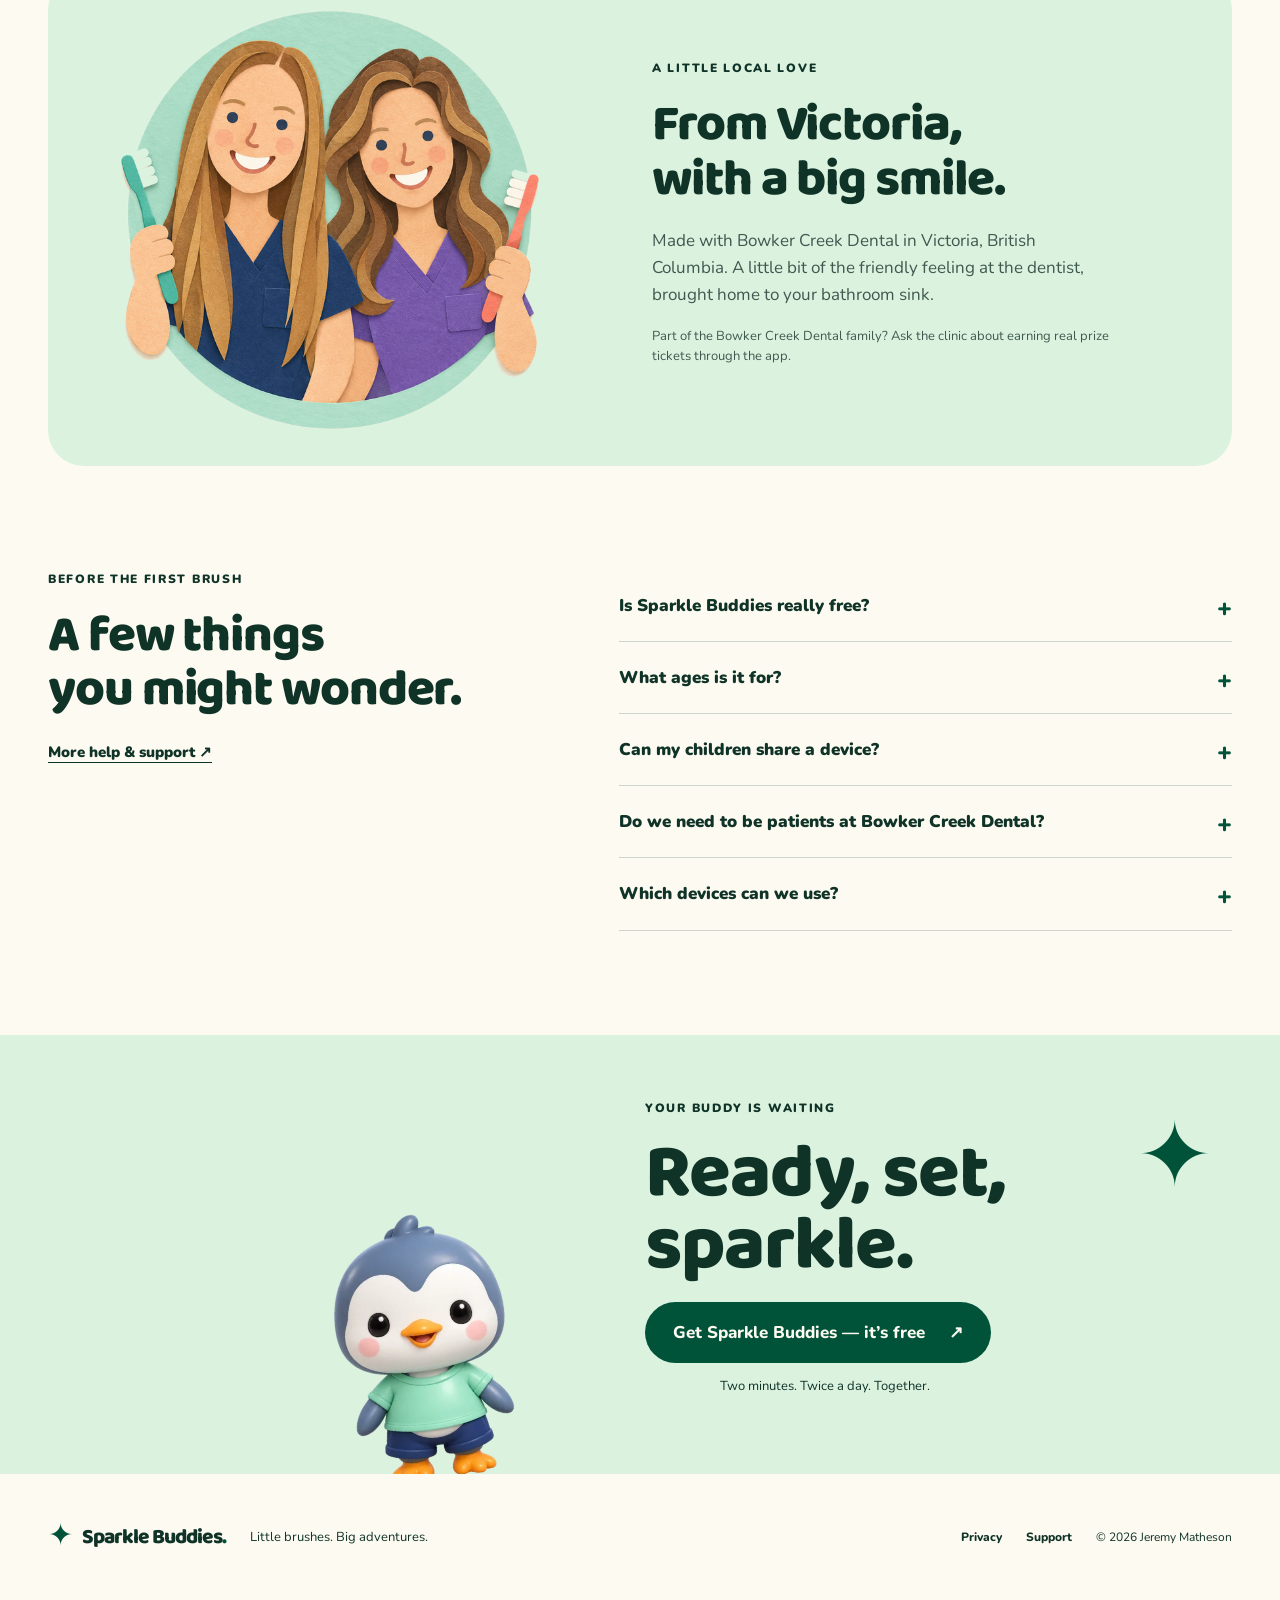
==== commit 3147454c: "Launch the Sparkle Buddies landing page" ====
--- a/index.html
+++ b/index.html
@@ -1,234 +1,44 @@
 <!doctype html>
-<html lang="en">
+<html lang="en-CA">
 <head>
-<meta charset="utf-8">
-<meta name="viewport" content="width=device-width, initial-scale=1">
-<title>Sparkle Buddies</title>
-<meta name="description" content="A two-minute toothbrushing game for kids aged 3 to 8. A buddy shows them where to brush, every brush moves them across a magical kingdom. No ads, no purchases, no tracking.">
-<meta property="og:title" content="Sparkle Buddies: two minutes, twice a day, made fun">
-<meta property="og:description" content="A toothbrushing game for kids aged 3 to 8. No ads, no purchases, no tracking.">
-<meta property="og:image" content="https://jeremymatheson85-dev.github.io/bowker-brushers/img/jess-keely.png">
-<link rel="icon" href="img/icon.png">
-<link rel="apple-touch-icon" href="img/icon.png">
-<link rel="preconnect" href="https://fonts.googleapis.com">
-<link rel="preconnect" href="https://fonts.gstatic.com" crossorigin>
-<link href="https://fonts.googleapis.com/css2?family=Nunito:wght@500;700;800;900&display=swap" rel="stylesheet">
-<style>
-:root {
-  --mint:#40CAA4; --mint-deep:#23A886; --mint-soft:#E3F7F0;
-  --ink:#1F2A37; --muted:#5B6675; --paper:#F6F7FA; --card:#fff; --line:#E3E7EE;
-  --lav:#EDE7FF; --lav-ink:#6B4FD8; --coral:#FFE6E0; --coral-ink:#E0573B;
-  --amber:#FFF2D6; --amber-ink:#B7791F; --sky:#E1F1FF; --sky-ink:#2B7BC0;
-  --shadow:0 18px 40px rgba(20,40,60,.08);
-}
-* { box-sizing:border-box; }
-html { scroll-behavior:smooth; }
-html, body { overflow-x:clip; }
-body { margin:0; background:var(--paper); color:var(--ink); font:18px/1.6 Nunito, -apple-system, BlinkMacSystemFont, "Segoe UI", sans-serif; }
-img { max-width:100%; display:block; }
-a { color:var(--mint-deep); }
-.wrap { max-width:1120px; margin:0 auto; padding:0 20px; }
-
-nav { display:flex; align-items:center; justify-content:space-between; padding:20px 0; }
-.brand { display:flex; align-items:center; gap:12px; font-weight:900; font-size:21px; color:var(--ink); text-decoration:none; }
-.brand img { width:44px; height:44px; border-radius:11px; box-shadow:0 4px 12px rgba(0,0,0,.08); }
-nav .links a { color:var(--muted); text-decoration:none; font-weight:700; margin-left:22px; font-size:16px; }
-
-.hero { display:grid; grid-template-columns:1.05fr .95fr; gap:40px; align-items:center; padding:36px 0 72px; }
-.pill { display:inline-block; background:var(--mint-soft); color:var(--mint-deep); font-weight:800; font-size:14px; padding:6px 14px; border-radius:999px; letter-spacing:.02em; }
-h1 { font-size:clamp(38px, 6vw, 62px); line-height:1.05; margin:18px 0 18px; font-weight:900; letter-spacing:-.02em; }
-h1 span { color:var(--mint); }
-.lede { font-size:21px; color:var(--muted); max-width:520px; margin:0 0 28px; }
-.cta { display:flex; flex-wrap:wrap; gap:14px; align-items:center; }
-.btn { display:inline-flex; align-items:center; gap:10px; background:var(--ink); color:#fff; text-decoration:none; font-weight:800; padding:15px 26px; border-radius:999px; font-size:17px; }
-.btn svg { width:20px; height:20px; fill:#fff; }
-.btn.soon { cursor:default; }
-.note { color:var(--muted); font-size:15px; font-weight:700; }
-.trust { display:flex; flex-wrap:wrap; gap:10px; margin-top:28px; }
-.trust span { background:var(--card); border:1px solid var(--line); border-radius:999px; padding:6px 14px; font-size:15px; font-weight:800; }
-.trust span::before { content:"✓ "; color:var(--mint); }
-
-.phones { position:relative; display:flex; justify-content:center; height:560px; }
-.phone { position:absolute; width:250px; border-radius:36px; border:8px solid #1F2A37; background:#1F2A37; box-shadow:var(--shadow); overflow:hidden; }
-.phone img { border-radius:28px; }
-.phone.a { transform:rotate(-7deg) translate(-120px, 30px); z-index:1; }
-.phone.b { z-index:2; }
-.phone.c { transform:rotate(7deg) translate(120px, 30px); z-index:1; }
-
-section { padding:72px 0; }
-.section-head { text-align:center; max-width:640px; margin:0 auto 44px; }
-h2 { font-size:clamp(30px, 4vw, 42px); line-height:1.15; margin:0 0 12px; font-weight:900; letter-spacing:-.01em; }
-.section-head p { color:var(--muted); margin:0; font-size:19px; }
-
-.steps { display:grid; grid-template-columns:repeat(3, 1fr); gap:22px; }
-.card { background:var(--card); border-radius:26px; padding:28px; box-shadow:var(--shadow); }
-.num { width:44px; height:44px; border-radius:14px; display:grid; place-items:center; font-weight:900; font-size:20px; margin-bottom:14px; }
-.card h3 { margin:0 0 6px; font-size:21px; font-weight:900; }
-.card p { margin:0; color:var(--muted); font-size:17px; }
-.t-lav { background:var(--lav); color:var(--lav-ink); }
-.t-coral { background:var(--coral); color:var(--coral-ink); }
-.t-amber { background:var(--amber); color:var(--amber-ink); }
-.t-sky { background:var(--sky); color:var(--sky-ink); }
-.t-mint { background:var(--mint-soft); color:var(--mint-deep); }
-
-.gallery { display:flex; gap:22px; overflow-x:auto; padding:8px 4px 24px; scroll-snap-type:x mandatory; }
-.gallery figure { margin:0; flex:0 0 230px; scroll-snap-align:center; text-align:center; }
-.gallery img { border-radius:26px; box-shadow:var(--shadow); }
-.gallery figcaption { margin-top:12px; font-weight:800; font-size:16px; }
-
-.features { display:grid; grid-template-columns:repeat(2, 1fr); gap:22px; }
-.features ul { margin:10px 0 0; padding:0; list-style:none; }
-.features li { padding:6px 0 6px 30px; position:relative; color:var(--muted); font-size:17px; }
-.features li::before { content:""; position:absolute; left:4px; top:14px; width:12px; height:12px; border-radius:50%; background:currentColor; opacity:.35; }
-
-.safe { background:var(--ink); color:#fff; border-radius:34px; padding:56px 44px; display:grid; grid-template-columns:1fr 1fr; gap:40px; align-items:center; }
-.safe h2 { color:#fff; }
-.safe p { color:#C9D2DE; }
-.safe .grid { display:grid; grid-template-columns:1fr 1fr; gap:14px; }
-.safe .grid div { background:rgba(255,255,255,.07); border-radius:18px; padding:16px 18px; font-weight:800; }
-.safe .grid div small { display:block; color:#AEB8C6; font-weight:600; font-size:14px; margin-top:2px; }
-
-.clinic { display:grid; grid-template-columns:.9fr 1.1fr; gap:48px; align-items:center; }
-.clinic p { color:var(--muted); font-size:19px; }
-
-footer { padding:40px 0 56px; color:var(--muted); font-size:15px; display:flex; flex-wrap:wrap; gap:18px; justify-content:space-between; border-top:1px solid var(--line); margin-top:32px; }
-footer a { color:var(--muted); font-weight:700; margin-right:18px; }
-
-@media (max-width: 880px) {
-  .hero, .safe, .clinic { grid-template-columns:1fr; }
-  .phones { height:470px; margin-top:12px; }
-  .phone { width:205px; }
-  .phone.a { transform:rotate(-7deg) translate(-90px, 30px); }
-  .phone.c { transform:rotate(7deg) translate(90px, 30px); }
-  .steps, .features { grid-template-columns:1fr; }
-  .safe { padding:40px 24px; }
-  nav .links { display:none; }
-}
-@media (max-width: 480px) {
-  .phones { height:400px; }
-  .phone { width:170px; border-width:6px; border-radius:28px; }
-  .phone.a { transform:rotate(-7deg) translate(-70px, 26px); }
-  .phone.c { transform:rotate(7deg) translate(70px, 26px); }
-  .safe .grid { grid-template-columns:1fr; }
-}
-</style>
+<meta charset="utf-8"><meta name="viewport" content="width=device-width, initial-scale=1">
+<title>Sparkle Buddies — Little brushes. Big adventures.</title>
+<meta name="description" content="Make brushing time buddy time. A free two-minute toothbrushing adventure for kids aged 3–8, with animal friends, magical kingdoms and no ads or in-app purchases.">
+<link rel="canonical" href="https://sparklebuddies.ca/">
+<meta property="og:type" content="website"><meta property="og:url" content="https://sparklebuddies.ca/">
+<meta property="og:title" content="Sparkle Buddies — Little brushes. Big adventures."><meta property="og:description" content="Two minutes, a little buddy, and a whole world to explore. A free toothbrushing adventure for kids aged 3–8."><meta property="og:image" content="https://sparklebuddies.ca/img/icon.png">
+<meta name="theme-color" content="#edf8ed"><link rel="icon" href="img/icon.png"><link rel="apple-touch-icon" href="img/icon.png">
+<link rel="preload" href="fonts/Baloo2-ExtraBold.ttf" as="font" type="font/ttf" crossorigin><link rel="stylesheet" href="style.css"><script src="script.js" defer></script>
 </head>
 <body>
-<div class="wrap">
-  <nav>
-    <a class="brand" href="./"><img src="img/icon.png" alt="">Sparkle Buddies</a>
-    <div class="links"><a href="#how">How it works</a><a href="#safe">Safety</a><a href="support/">Support</a></div>
-  </nav>
-
-  <header class="hero">
-    <div>
-      <span class="pill">For kids aged 3 to 8</span>
-      <h1>Two minutes, twice a day, <span>made fun.</span></h1>
-      <p class="lede">Sparkle Buddies turns toothbrushing into a game kids actually want to play. A buddy shows them exactly where to brush next, and every brush moves them across a magical kingdom.</p>
-      <div class="cta">
-        <a class="btn" href="https://apps.apple.com/ca/app/id6810033480"><svg viewBox="0 0 24 24" aria-hidden="true"><path d="M16.37 12.6c-.02-2.14 1.75-3.17 1.83-3.22-1-1.45-2.55-1.65-3.1-1.68-1.32-.13-2.58.78-3.25.78-.67 0-1.7-.76-2.8-.74-1.44.02-2.77.84-3.51 2.13-1.5 2.6-.38 6.44 1.07 8.55.71 1.03 1.56 2.19 2.67 2.15 1.07-.04 1.48-.69 2.77-.69 1.3 0 1.66.69 2.8.67 1.15-.02 1.88-1.05 2.59-2.09.81-1.2 1.15-2.36 1.17-2.42-.03-.01-2.24-.86-2.24-3.44zM14.25 6.3c.59-.72.99-1.71.88-2.7-.85.03-1.88.57-2.49 1.28-.55.63-1.03 1.64-.9 2.61.95.07 1.92-.48 2.51-1.19z"/></svg>Download on the App Store</a>
-        <span class="note">Free. No ads, no purchases.</span>
-      </div>
-      <div class="trust"><span>No ads</span><span>No in-app purchases</span><span>No tracking</span></div>
-    </div>
-    <div class="phones" aria-hidden="true">
-      <div class="phone a"><img src="img/02-kingdom.jpg" alt=""></div>
-      <div class="phone b"><img src="img/01-brushing.jpg" alt=""></div>
-      <div class="phone c"><img src="img/03-celebration.jpg" alt=""></div>
-    </div>
-  </header>
-</div>
-
-<section id="how">
-  <div class="wrap">
-    <div class="section-head">
-      <h2>Brushing, one step at a time</h2>
-      <p>Pick a buddy, press start, and brush along.</p>
-    </div>
-    <div class="steps">
-      <div class="card"><div class="num t-lav">1</div><h3>Pick a buddy</h3><p>Each child chooses an animal buddy of their own, who brushes right along with them.</p></div>
-      <div class="card"><div class="num t-coral">2</div><h3>Brush along</h3><p>A mouth map lights up where to go next: top, bottom, left, right, outside, inside and the chewing tops.</p></div>
-      <div class="card"><div class="num t-amber">3</div><h3>Move forward</h3><p>Every brush takes a step across the kingdom, with gems, treasure chests and surprises along the way.</p></div>
-    </div>
-  </div>
-</section>
-
-<section>
-  <div class="wrap">
-    <div class="section-head">
-      <h2>A peek inside</h2>
-    </div>
-    <div class="gallery">
-      <figure><img src="img/01-brushing.jpg" alt="A brushing session: an elephant buddy above a mouth map showing the top-left inside zone, with 1:44 left" loading="lazy"><figcaption>Coached, zone by zone</figcaption></figure>
-      <figure><img src="img/02-kingdom.jpg" alt="The Candy Cloud Kingdom map with the buddy partway along the path" loading="lazy"><figcaption>A kingdom to explore</figcaption></figure>
-      <figure><img src="img/03-celebration.jpg" alt="The celebration screen after a brush, showing gems earned" loading="lazy"><figcaption>Rewards for every brush</figcaption></figure>
-      <figure><img src="img/04-shop.jpg" alt="The hat shop, with a party hat, crown, wizard hat, pirate hat and space helmet" loading="lazy"><figcaption>Hats and treats to earn</figcaption></figure>
-      <figure><img src="img/05-parent-area.jpg" alt="The parent area calendar showing a week of morning and night brushes" loading="lazy"><figcaption>Progress for grown-ups</figcaption></figure>
-    </div>
-  </div>
-</section>
-
-<section>
-  <div class="wrap features">
-    <div class="card">
-      <div class="num t-mint">★</div>
-      <h3>Rewards that keep them coming back</h3>
-      <ul style="color:var(--mint-deep)">
-        <li>Gems for every brush, and bonus gems for morning and night</li>
-        <li>Hats, backgrounds and treats for their buddy</li>
-        <li>Keep a streak going to hatch new friends</li>
-        <li>Collect a real dentist's kit, one tool at a time</li>
-      </ul>
-    </div>
-    <div class="card">
-      <div class="num t-sky">♥</div>
-      <h3>Made for families</h3>
-      <ul style="color:var(--sky-ink)">
-        <li>Several brushers on one device, each with their own buddy</li>
-        <li>Younger kids get a grown-up turn built into the session</li>
-        <li>Reminders you set, scheduled on the device</li>
-        <li>Spoken coaching, or quiet mode for early mornings</li>
-      </ul>
-    </div>
-  </div>
-</section>
-
-<section id="safe">
-  <div class="wrap">
-    <div class="safe">
-      <div>
-        <h2>Safe by design</h2>
-        <p>Sparkle Buddies works fully without an account, and in that mode nothing leaves your device. Accounts, settings and deleting data all sit behind a parental gate.</p>
-        <p><a href="privacy/" style="color:#7FE3C6;font-weight:800">Read the privacy policy →</a></p>
-      </div>
-      <div class="grid">
-        <div>No ads<small>Not now, not ever</small></div>
-        <div>No purchases<small>Nothing to buy inside</small></div>
-        <div>No tracking<small>No analytics SDKs</small></div>
-        <div>No real names<small>Nicknames only, no photos</small></div>
-        <div>No account needed<small>Sync is optional</small></div>
-        <div>Delete anytime<small>Right inside the app</small></div>
-      </div>
-    </div>
-  </div>
-</section>
-
-<section>
-  <div class="wrap clinic">
-    <img src="img/jess-keely.png" alt="Paper-cut illustration of two smiling dentists in scrubs, each holding a toothbrush" loading="lazy">
-    <div>
-      <span class="pill">Made with Bowker Creek Dental</span>
-      <h2 style="margin-top:14px">From a family dental clinic in Victoria, BC</h2>
-      <p>Sparkle Buddies was made with Bowker Creek Dental. Families of the clinic can also earn real prize tickets to redeem at their next visit.</p>
-    </div>
-  </div>
-</section>
-
-<div class="wrap">
-  <footer>
-    <div><a href="support/">Support</a><a href="privacy/">Privacy policy</a></div>
-    <div>© 2026 Jeremy Matheson</div>
-  </footer>
-</div>
-</body>
-</html>
+<a class="skip" href="#main">Skip to content</a>
+<header class="header wrap"><a class="brand" href="./" aria-label="Sparkle Buddies home"><span class="brand-star" aria-hidden="true">✦</span><span>Sparkle<br>Buddies<span class="brand-dot">.</span></span></a><nav aria-label="Main navigation"><a href="#adventure">The adventure</a><a href="#grown-ups">For grown-ups</a><a class="button small" href="https://apps.apple.com/ca/app/id6810033480">Get the app <span aria-hidden="true">↗</span></a></nav></header>
+<main id="main">
+<section class="hero wrap" aria-labelledby="hero-title">
+<div class="hero-copy"><p class="eyebrow"><span class="little-spark" aria-hidden="true">✦</span> A little adventure. Twice a day.</p><h1 id="hero-title">Little brushes.<br>Big <span>adventures.</span></h1><p class="intro">Turn “do I have to?” into “my turn!”<br>A two-minute brushing adventure with a little friend cheering them on.</p><a class="button download" href="https://apps.apple.com/ca/app/id6810033480"><svg viewBox="0 0 24 24" aria-hidden="true"><path d="M17 12.5c0-2 1.6-3 1.7-3.1-1-1.4-2.5-1.6-3-1.6-1.3-.1-2.5.8-3.2.8-.6 0-1.6-.8-2.7-.7-1.4 0-2.7.8-3.4 2-1.5 2.5-.4 6.3 1 8.3.7 1 1.5 2.1 2.6 2.1s1.5-.7 2.7-.7 1.6.7 2.7.7 1.8-1 2.5-2c.8-1.2 1.1-2.3 1.1-2.4-.1 0-2-.8-2-3.4ZM14.8 6.4c.6-.7 1-1.7.9-2.6-.8 0-1.8.5-2.4 1.2-.5.6-1 1.6-.9 2.5.9.1 1.8-.4 2.4-1.1Z"/></svg><span><small>Download on the</small>App Store</span><span class="download-arrow" aria-hidden="true">↗</span></a><p class="download-note">Free to play. Made for ages 3–8.<br>For iPhone & iPad.</p></div>
+<div class="hero-world" aria-label="Meet Pebble the otter and friends">
+<div class="world-orbit" aria-hidden="true"></div><span class="star star-one" aria-hidden="true">✦</span><span class="star star-two" aria-hidden="true">✧</span><span class="star star-three" aria-hidden="true">✦</span>
+<div class="hello">Your new<br>brush-time bestie<span aria-hidden="true">↘</span></div>
+<img class="hero-buddy buddy-left" src="img/buddies/elephant.webp" alt="Mochi, a blue elephant in a purple shirt" width="512" height="512"><img class="hero-buddy buddy-right" src="img/buddies/fox.webp" alt="Clover the fox" width="512" height="512"><img class="hero-buddy buddy-main" src="img/buddies/otter.webp" alt="Pebble the otter, ready for an adventure" width="512" height="512" fetchpriority="high">
+<div class="brush-sticker"><span aria-hidden="true">✦</span><strong>2 minutes</strong><span>of “I did it!”</span></div><div class="world-ground" aria-hidden="true"></div>
+</div></section>
+<div class="promise-strip"><div class="wrap"><span>Small routine. <strong>So much to smile about.</strong></span><ul><li>No ads</li><li>No in-app purchases</li><li>No tracking</li></ul></div></div>
+<section class="adventure wrap section" id="adventure"><div class="section-heading"><p class="eyebrow">From toothbrush to treasure</p><h2>A tiny routine.<br>A whole world of possibility.</h2><p>Something to look forward to, from the first little brush to the last big grin.</p></div>
+<div class="journey"><article><span class="step">01 / MAKE A FRIEND</span><div class="step-art friends-art"><img src="img/buddies/rabbit.webp" alt="Poppy the rabbit" loading="lazy" width="512" height="512"><img src="img/buddies/red_panda.webp" alt="Sunny the red panda" loading="lazy" width="512" height="512"></div><h3>Every hero needs a buddy.</h3><p>Pick an animal friend to make brushing time their own. Nine little personalities. One very happy toothbrush.</p></article><article><span class="step">02 / BRUSH TOGETHER</span><div class="step-art phone-art"><img src="img/01-brushing.jpg" alt="The app shows where to brush, with Mochi and a two-minute timer" loading="lazy" width="540" height="1173"><span class="mini-label">A little guidance.<br>A lot of encouragement.</span></div><h3>Two minutes. You’ve got this.</h3><p>Follow the mouth map and spoken coaching, one area at a time. Younger brushers get a grown-up turn, too.</p></article><article><span class="step">03 / OFF YOU GO</span><div class="step-art kingdom-art"><img src="img/02-kingdom.jpg" alt="A colourful kingdom with a winding path to explore" loading="lazy" width="540" height="1173"><span class="mini-label">Next stop:<br>something magical.</span></div><h3>A little brush goes a long way.</h3><p>Take another step through a magical kingdom. Earn gems, discover treasures, and dress your buddy for the journey.</p></article></div></section>
+<section class="buddy-section" id="buddies"><div class="wrap buddy-layout"><div class="buddy-display"><span class="buddy-spark" aria-hidden="true">✦</span><img id="selected-buddy" src="img/buddies/otter.webp" alt="Pebble the Otter" width="512" height="512" loading="lazy"><p id="buddy-name" aria-live="polite">Pebble <span>the Otter</span></p></div><div class="buddy-copy"><p class="eyebrow">A friend at the sink</p><h2>Big smiles.<br>Little personalities.</h2><p>Meet the brushing crew. From tiny paws to a very helpful trunk, there’s a buddy for every kind of kid.</p><p class="picker-label" id="picker-label">Who makes you smile? Pick a buddy.</p><div class="buddy-picker" role="group" aria-labelledby="picker-label">
+<button class="buddy-option" type="button" data-buddy="otter" data-name="Pebble" data-animal="Otter" aria-label="Meet Pebble the Otter" aria-pressed="true"><img src="img/buddies/otter.webp" alt="" loading="lazy" width="512" height="512"></button>
+<button class="buddy-option" type="button" data-buddy="fox" data-name="Clover" data-animal="Fox" aria-label="Meet Clover the Fox" aria-pressed="false"><img src="img/buddies/fox.webp" alt="" loading="lazy" width="512" height="512"></button>
+<button class="buddy-option" type="button" data-buddy="rabbit" data-name="Poppy" data-animal="Rabbit" aria-label="Meet Poppy the Rabbit" aria-pressed="false"><img src="img/buddies/rabbit.webp" alt="" loading="lazy" width="512" height="512"></button>
+<button class="buddy-option" type="button" data-buddy="bear" data-name="Maple" data-animal="Bear" aria-label="Meet Maple the Bear" aria-pressed="false"><img src="img/buddies/bear.webp" alt="" loading="lazy" width="512" height="512"></button>
+<button class="buddy-option" type="button" data-buddy="red_panda" data-name="Sunny" data-animal="Red Panda" aria-label="Meet Sunny the Red Panda" aria-pressed="false"><img src="img/buddies/red_panda.webp" alt="" loading="lazy" width="512" height="512"></button>
+<button class="buddy-option" type="button" data-buddy="elephant" data-name="Mochi" data-animal="Elephant" aria-label="Meet Mochi the Elephant" aria-pressed="false"><img src="img/buddies/elephant.webp" alt="" loading="lazy" width="512" height="512"></button>
+<button class="buddy-option" type="button" data-buddy="koala" data-name="Willow" data-animal="Koala" aria-label="Meet Willow the Koala" aria-pressed="false"><img src="img/buddies/koala.webp" alt="" loading="lazy" width="512" height="512"></button>
+<button class="buddy-option" type="button" data-buddy="penguin" data-name="Pip" data-animal="Penguin" aria-label="Meet Pip the Penguin" aria-pressed="false"><img src="img/buddies/penguin.webp" alt="" loading="lazy" width="512" height="512"></button>
+<button class="buddy-option" type="button" data-buddy="turtle" data-name="Fern" data-animal="Turtle" aria-label="Meet Fern the Turtle" aria-pressed="false"><img src="img/buddies/turtle.webp" alt="" loading="lazy" width="512" height="512"></button>
+</div><p class="picker-note">Meet them here. Start your adventure in the app.</p></div></div></section>
+<section class="section wrap parents" id="grown-ups"><div><p class="eyebrow">A little peace of mind</p><h2>Made for kids.<br>Thought through<br>for grown-ups.</h2><p class="parent-intro">Their world is full of little discoveries. This one comes with some reassuring ground rules.</p><a class="text-link" href="privacy/">Our privacy promise <span aria-hidden="true">↗</span></a></div><div class="parent-details"><article><span aria-hidden="true">01</span><div><h3>Just play. No pressure.</h3><p>No ads, no in-app purchases, no tracking. The gems and goodies are earned by brushing.</p></div></article><article><span aria-hidden="true">02</span><div><h3>Your family, your rhythm.</h3><p>Separate buddies and progress for each child. Set reminders, turn on quiet mode, and make it work for your mornings.</p></div></article><article><span aria-hidden="true">03</span><div><h3>Ready without an account.</h3><p>Start playing without signing up. Add an account only if you’d like to sync progress between devices.</p></div></article><article><span aria-hidden="true">04</span><div><h3>Grown-up things stay grown-up.</h3><p>Accounts and settings sit behind a parental gate. We never ask for your child’s real name, photo, or location.</p></div></article></div></section>
+<section class="clinic wrap"><div class="clinic-art"><img src="img/jess-keely.png" alt="Illustrated dental team holding toothbrushes" loading="lazy" width="1024" height="1024"></div><div><p class="eyebrow">A little local love</p><h2>From Victoria,<br>with a big smile.</h2><p>Made with Bowker Creek Dental in Victoria, British Columbia. A little bit of the friendly feeling at the dentist, brought home to your bathroom sink.</p><p class="clinic-note">Part of the Bowker Creek Dental family? Ask the clinic about earning real prize tickets through the app.</p></div></section>
+<section class="faq wrap section"><div><p class="eyebrow">Before the first brush</p><h2>A few things<br>you might wonder.</h2><a class="text-link" href="support/">More help & support <span aria-hidden="true">↗</span></a></div><div class="questions"><details><summary>Is Sparkle Buddies really free?</summary><p>Yes. There are no in-app purchases and no ads. Buddies earn their rewards through brushing, not spending.</p></details><details><summary>What ages is it for?</summary><p>Sparkle Buddies is designed for children aged 3–8. Younger brushers get a grown-up turn built into the session, and the brushing level can change as they become more independent.</p></details><details><summary>Can my children share a device?</summary><p>Yes! Each child can have their own profile, buddy, and brushing progress on the same device.</p></details><details><summary>Do we need to be patients at Bowker Creek Dental?</summary><p>No. Any family can enjoy the brushing adventures. The clinic’s real-world prize tickets are an extra for Bowker Creek Dental families.</p></details><details><summary>Which devices can we use?</summary><p>Download Sparkle Buddies from the App Store for iPhone and iPad. An optional account lets you sync your family’s progress between devices.</p></details></div></section>
+<section class="final-cta"><div class="wrap"><img src="img/buddies/penguin.webp" alt="Pip the penguin" loading="lazy" width="512" height="512"><div><p class="eyebrow">Your buddy is waiting</p><h2>Ready, set,<br>sparkle.</h2><a class="button" href="https://apps.apple.com/ca/app/id6810033480">Get Sparkle Buddies — it’s free <span aria-hidden="true">↗</span></a><p>Two minutes. Twice a day. Together.</p></div><span class="final-star" aria-hidden="true">✦</span></div></section>
+</main><footer class="wrap footer"><a class="brand" href="./"><span class="brand-star" aria-hidden="true">✦</span><span>Sparkle Buddies<span class="brand-dot">.</span></span></a><p>Little brushes. Big adventures.</p><nav aria-label="Footer navigation"><a href="privacy/">Privacy</a><a href="support/">Support</a></nav><small>© 2026 Jeremy Matheson</small></footer>
+</body></html>
--- a/style.css
+++ b/style.css
@@ -0,0 +1,4 @@
+@font-face{font-family:Baloo;src:url('fonts/Baloo2-ExtraBold.ttf') format('truetype');font-weight:800;font-display:swap}@font-face{font-family:Nunito;src:url('fonts/Nunito-VF.ttf') format('truetype');font-weight:200 1000;font-display:swap}
+:root{--ink:oklch(29% .045 170);--green:oklch(39% .085 165);--mint:oklch(94% .035 150);--paper:oklch(98.5% .012 95);--yellow:oklch(92% .12 96);--muted:oklch(44% .035 170);--space-sm:12px;--space-md:24px;--space-lg:48px}*{box-sizing:border-box}html{scroll-behavior:smooth;scroll-padding-top:24px}body{margin:0;background:var(--paper);color:var(--ink);font:18px/1.6 Nunito,sans-serif}img{display:block;max-width:100%;height:auto}a{color:inherit}button{font:inherit}button,a{-webkit-tap-highlight-color:transparent}a:focus-visible,button:focus-visible,summary:focus-visible{outline:3px solid var(--green);outline-offset:6px}::selection{background:var(--yellow)}.wrap{width:min(1240px,calc(100% - 96px));margin-inline:auto}.header{display:flex;justify-content:space-between;align-items:center;padding-block:28px}.brand{display:flex;align-items:center;gap:10px;font-family:Baloo,sans-serif;font-size:25px;line-height:.85;text-decoration:none;letter-spacing:-1px}.brand-star{font-size:48px;color:var(--green)}.brand-dot{color:var(--green)}nav{display:flex;align-items:center;gap:32px}nav a{text-decoration:none;font-size:15px;font-weight:800}nav a:hover,.text-link:hover{text-decoration:underline;text-underline-offset:5px}.button{display:inline-flex;align-items:center;justify-content:center;gap:24px;padding:17px 28px;border-radius:99px;background:var(--green);color:var(--paper);text-decoration:none;font-size:17px;font-weight:800;transition:transform .2s,background .2s}.button:hover{transform:translateY(-3px);background:var(--ink);text-decoration:none}.button.small{padding:12px 22px;font-size:14px}.hero{display:grid;grid-template-columns:1.1fr 1fr;align-items:center;min-height:660px;padding-block:48px 72px;gap:12px}.eyebrow{font-size:12px;letter-spacing:1.7px;font-weight:900;text-transform:uppercase;margin:0 0 20px}.little-spark{color:var(--green);font-size:22px;vertical-align:middle;margin-right:7px}h1,h2,h3{font-family:Baloo,sans-serif;font-weight:800}h1{font-size:clamp(56px,6.25vw,88px);line-height:1;letter-spacing:-2.6px;margin:0 0 24px}h1 span{color:var(--green)}.intro{font-size:20px;max-width:420px;margin:0 0 28px;color:var(--muted)}.download{border-radius:18px;gap:12px;padding:12px 22px;line-height:1.1}.download svg{width:34px;height:34px;fill:currentColor}.download span{font-size:24px}.download small{display:block;font-size:11px;letter-spacing:.4px;font-weight:600;margin-bottom:3px}.download .download-arrow{margin-left:22px;font-size:22px}.download-note{font-size:12px;line-height:1.6;margin:12px 0 0;font-weight:700;color:var(--muted)}.hero-world{position:relative;height:550px;isolation:isolate}.world-orbit{position:absolute;inset:62px -12px 20px 5px;background:var(--mint);border-radius:48% 52% 43% 57% / 58% 46% 54% 42%;transform:rotate(-8deg)}.hero-buddy{position:absolute;object-fit:contain;filter:drop-shadow(0 16px 9px #244c2812)}.buddy-main{width:340px;left:50%;bottom:5px;transform:translateX(-50%);z-index:3}.buddy-left{width:240px;left:-45px;top:110px;transform:rotate(-12deg);z-index:2}.buddy-right{width:250px;right:-35px;top:95px;transform:rotate(12deg);z-index:2}.world-ground{position:absolute;bottom:3px;left:5%;width:90%;height:30px;border-radius:50%;background:oklch(86% .06 145);z-index:-1}.hello{position:absolute;top:5px;left:25%;font-weight:900;font-size:17px;line-height:1.25;transform:rotate(-8deg)}.hello span{display:inline-block;font-size:42px;position:absolute;right:-50px;top:15px}.star{position:absolute;z-index:4;color:var(--green)}.star-one{top:32px;right:20px;font-size:58px}.star-two{left:0;bottom:65px;font-size:60px}.star-three{bottom:100px;right:0;font-size:30px}.brush-sticker{position:absolute;bottom:4px;right:-10px;z-index:5;display:flex;flex-direction:column;align-items:center;justify-content:center;width:132px;height:132px;border-radius:50%;background:var(--yellow);transform:rotate(12deg);font-size:14px;line-height:1.4;box-shadow:0 0 0 6px var(--paper)}.brush-sticker strong{font-family:Baloo;font-size:23px}.brush-sticker>span:first-child{font-size:24px}.promise-strip{background:var(--mint);padding-block:22px}.promise-strip>.wrap{display:flex;align-items:center;justify-content:space-between;gap:20px;font-size:15px}.promise-strip ul{display:flex;gap:28px;list-style:none;margin:0;padding:0;font-weight:800}.promise-strip li:before{content:'✓';margin-right:8px;color:var(--green)}.section{padding-block:104px}h2{font-size:clamp(38px,4vw,56px);line-height:1.06;letter-spacing:-1.1px;margin:0 0 20px}.section-heading{max-width:690px;margin-bottom:48px}.section-heading>p:last-child{max-width:500px;color:var(--muted)}.journey{display:grid;grid-template-columns:repeat(3,1fr);gap:32px}.step{font-size:11px;letter-spacing:1.6px;font-weight:900}.step-art{height:310px;margin-block:18px 24px;border-radius:80px 80px 24px 24px;position:relative;overflow:hidden}.friends-art{background:oklch(94% .048 54);display:flex;align-items:flex-end}.friends-art img{position:absolute;width:72%;bottom:12px;left:-9%;transform:rotate(-12deg)}.friends-art img+img{left:37%;transform:rotate(12deg)}.phone-art{background:var(--mint)}.phone-art>img{width:174px;position:absolute;left:24px;top:26px;border:5px solid var(--ink);border-radius:25px;transform:rotate(-8deg)}.mini-label{position:absolute;right:10px;bottom:28px;background:var(--yellow);padding:12px 16px;border-radius:12px;transform:rotate(7deg);font-size:12px;font-weight:900;line-height:1.5}.kingdom-art{background:oklch(92% .038 285)}.kingdom-art>img{width:235px;position:absolute;left:30px;top:-35px;transform:rotate(10deg);border:5px solid var(--paper);border-radius:24px}.kingdom-art .mini-label{background:var(--paper);transform:rotate(-6deg);bottom:22px}h3{font-size:25px;line-height:1.15;margin:0 0 12px;letter-spacing:-.3px}.journey p{font-size:16px;color:var(--muted);margin:0}.buddy-section{background:var(--yellow);padding-block:64px}.buddy-layout{display:grid;grid-template-columns:1fr 1fr;gap:80px;align-items:center}.buddy-display{position:relative;display:flex;flex-direction:column;align-items:center}.buddy-display:before{content:'';position:absolute;width:380px;height:380px;max-width:100%;top:12px;background:oklch(96% .065 99);border-radius:50%}.buddy-display>img{position:relative;width:380px;height:380px;object-fit:contain}.buddy-display>p{position:relative;font-family:Baloo;font-size:30px;margin:12px 0 0}.buddy-display>p span{font-family:Nunito;font-size:16px;margin-left:8px}.buddy-spark{position:absolute;top:30px;left:20px;font-size:64px;color:var(--green);z-index:1}.buddy-copy>p:not(.eyebrow){max-width:460px}.picker-label{font-size:14px;font-weight:900;margin-top:24px}.buddy-picker{display:flex;flex-wrap:wrap;gap:9px;max-width:440px}.buddy-option{width:70px;height:70px;padding:3px;border-radius:50%;border:2px solid transparent;background:#fff8;cursor:pointer;transition:transform .2s,background .2s}.buddy-option:hover{transform:translateY(-4px)}.buddy-option[aria-pressed=true]{border-color:var(--green);background:var(--paper)}.buddy-option img{width:100%;height:100%;object-fit:contain}.picker-note{font-size:12px;color:var(--muted)}.parents{display:grid;grid-template-columns:1fr 1fr;gap:100px}.parent-intro{max-width:365px;color:var(--muted)}.text-link{font-weight:900;font-size:15px;text-underline-offset:5px}.parent-details article{display:flex;gap:22px;border-bottom:1px solid #1a443822;padding-block:24px}.parent-details article:first-child{padding-top:0}.parent-details article>span{font-size:12px;font-weight:900;color:var(--green);padding-top:5px}.parent-details p{font-size:16px;margin:0;color:var(--muted)}.clinic{display:grid;grid-template-columns:1fr 1fr;gap:64px;align-items:center;background:var(--mint);border-radius:36px;padding:36px 64px 36px 24px}.clinic-art img{width:100%;max-height:420px;object-fit:contain}.clinic p:not(.eyebrow){font-size:17px;max-width:460px;color:var(--muted)}.clinic .clinic-note{font-size:13px!important;line-height:1.6}.faq{display:grid;grid-template-columns:1fr 1.25fr;gap:80px}.questions details{border-bottom:1px solid #1a443833}.questions summary{position:relative;cursor:pointer;font-size:17px;font-weight:900;list-style:none;padding:22px 36px 22px 0}.questions summary::-webkit-details-marker{display:none}.questions summary:after{content:'+';position:absolute;right:0;top:18px;font-size:25px;color:var(--green)}.questions details[open] summary:after{content:'−'}.questions p{font-size:16px;color:var(--muted);padding:0 28px 22px 0;margin:0}.final-cta{background:var(--mint);overflow:hidden}.final-cta>.wrap{min-height:430px;display:flex;align-items:center;justify-content:center;gap:70px;position:relative;padding-block:64px}.final-cta img{width:300px;transform:rotate(-9deg);align-self:flex-end;margin-bottom:-90px}.final-cta h2{font-size:76px;line-height:.95}.final-cta p:last-child{font-size:13px;text-align:center}.final-star{position:absolute;right:20px;top:50px;font-size:90px;color:var(--green)}.footer{display:flex;align-items:center;flex-wrap:wrap;gap:24px;padding-block:40px}.footer .brand{font-size:21px}.footer .brand-star{font-size:30px}.footer p{font-size:13px;margin-right:auto}.footer nav{gap:24px}.footer nav a,.footer small{font-size:12px}.skip{position:absolute;left:16px;top:-100px;padding:12px;background:var(--paper);z-index:10}.skip:focus{top:16px}@keyframes enter{from{opacity:0;translate:0 16px}to{opacity:1;translate:0 0}}.hero-copy{animation:enter .7s ease-out both}.hero-world{animation:enter .9s .12s ease-out both}.buddy-display.changing img{animation:enter .3s ease-out both}
+@media(min-width:1440px){.hero{min-height:720px}}@media(max-width:1050px){.wrap{width:calc(100% - 64px)}.hero{grid-template-columns:1fr 1fr}.hero-world{height:460px}.buddy-main{width:285px}.buddy-left{width:195px;left:-25px}.buddy-right{width:195px;right:-20px}.hello{left:12%}.brush-sticker{width:110px;height:110px;right:-16px}.brush-sticker strong{font-size:20px}.parents,.buddy-layout{gap:40px}.promise-strip>.wrap{flex-direction:column;gap:8px}.journey{gap:20px}.step-art{height:265px}.phone-art>img{left:12px;width:150px}.kingdom-art>img{left:10px;width:200px}.clinic{padding:24px;gap:24px}.final-star{font-size:55px;right:0}.footer{gap:18px}.footer p{display:none}.footer nav{margin-left:auto}}
+@media(max-width:760px){.wrap{width:calc(100% - 40px)}.header{padding-block:20px}.brand{font-size:21px}.brand-star{font-size:38px}.header nav{gap:16px}.header nav>a:not(.button){display:none}.button.small{padding:11px 18px}.hero{grid-template-columns:1fr;padding-top:36px;padding-bottom:28px;gap:8px}.hero-copy{text-align:center}.eyebrow{font-size:10px;letter-spacing:1.3px;margin-bottom:16px}h1{font-size:clamp(52px,10vw,76px);letter-spacing:-1.8px}.intro{font-size:18px;margin-inline:auto;max-width:390px}.hero-world{width:min(440px,100%);height:440px;margin-inline:auto}.hello{top:28px;left:14%;font-size:14px}.star-one{top:35px;right:20px;font-size:42px}.buddy-left{left:-10px;top:100px;width:205px}.buddy-right{right:-10px;top:100px;width:205px}.buddy-main{width:290px;bottom:0}.brush-sticker{right:0;bottom:0}.world-orbit{inset:65px 0 18px}.promise-strip{padding-block:18px}.promise-strip>.wrap{font-size:13px;text-align:center}.promise-strip ul{gap:14px;font-size:11px}.promise-strip li:before{margin-right:4px}.section{padding-block:64px}h2{font-size:41px}.section-heading{margin-bottom:32px}.journey{grid-template-columns:1fr;gap:40px}.step-art{height:330px;margin-top:12px}.friends-art img{width:60%;left:0;max-height:315px;object-fit:contain}.friends-art img+img{left:40%}.phone-art>img{width:205px;left:15%;top:25px}.kingdom-art>img{width:270px;left:14%}.mini-label{right:24px;font-size:14px;bottom:32px}.journey h3{font-size:27px}.journey p{max-width:500px}.buddy-layout,.parents,.clinic,.faq{grid-template-columns:1fr;gap:36px}.buddy-copy{order:-1}.buddy-section{padding-block:56px}.buddy-picker{max-width:100%;gap:9px}.buddy-option{width:57px;height:57px}.buddy-display>img{width:300px;height:300px}.buddy-display:before{width:300px;height:300px}.buddy-display>p{font-size:27px}.buddy-spark{left:10%;font-size:48px}.parents{gap:36px}.parent-intro{max-width:100%}.clinic{padding:28px;gap:12px}.clinic-art{order:2}.clinic-art img{max-height:300px}.faq{gap:24px}.faq h2 br{display:none}.questions summary{font-size:16px}.final-cta>.wrap{gap:0;justify-content:flex-start;min-height:410px;padding-block:48px}.final-cta img{position:absolute;width:195px;right:-63px;bottom:0;margin:0;opacity:1}.final-cta>.wrap>div{position:relative;z-index:1;max-width:85%}.final-cta h2{font-size:65px}.final-cta .button{padding:14px 20px;font-size:13px;gap:12px}.final-cta p:last-child{text-align:left;font-size:11px}.final-star{font-size:42px;right:24px;top:48px}.footer{gap:24px;justify-content:space-between}.footer .brand{font-size:19px}.footer nav{margin:0}.footer small{width:100%}.download-note br{display:none}.download-note br:after{content:' '}}@media(prefers-reduced-motion:reduce){html{scroll-behavior:auto}*,*:before,*:after{animation:none!important;transition:none!important}}
